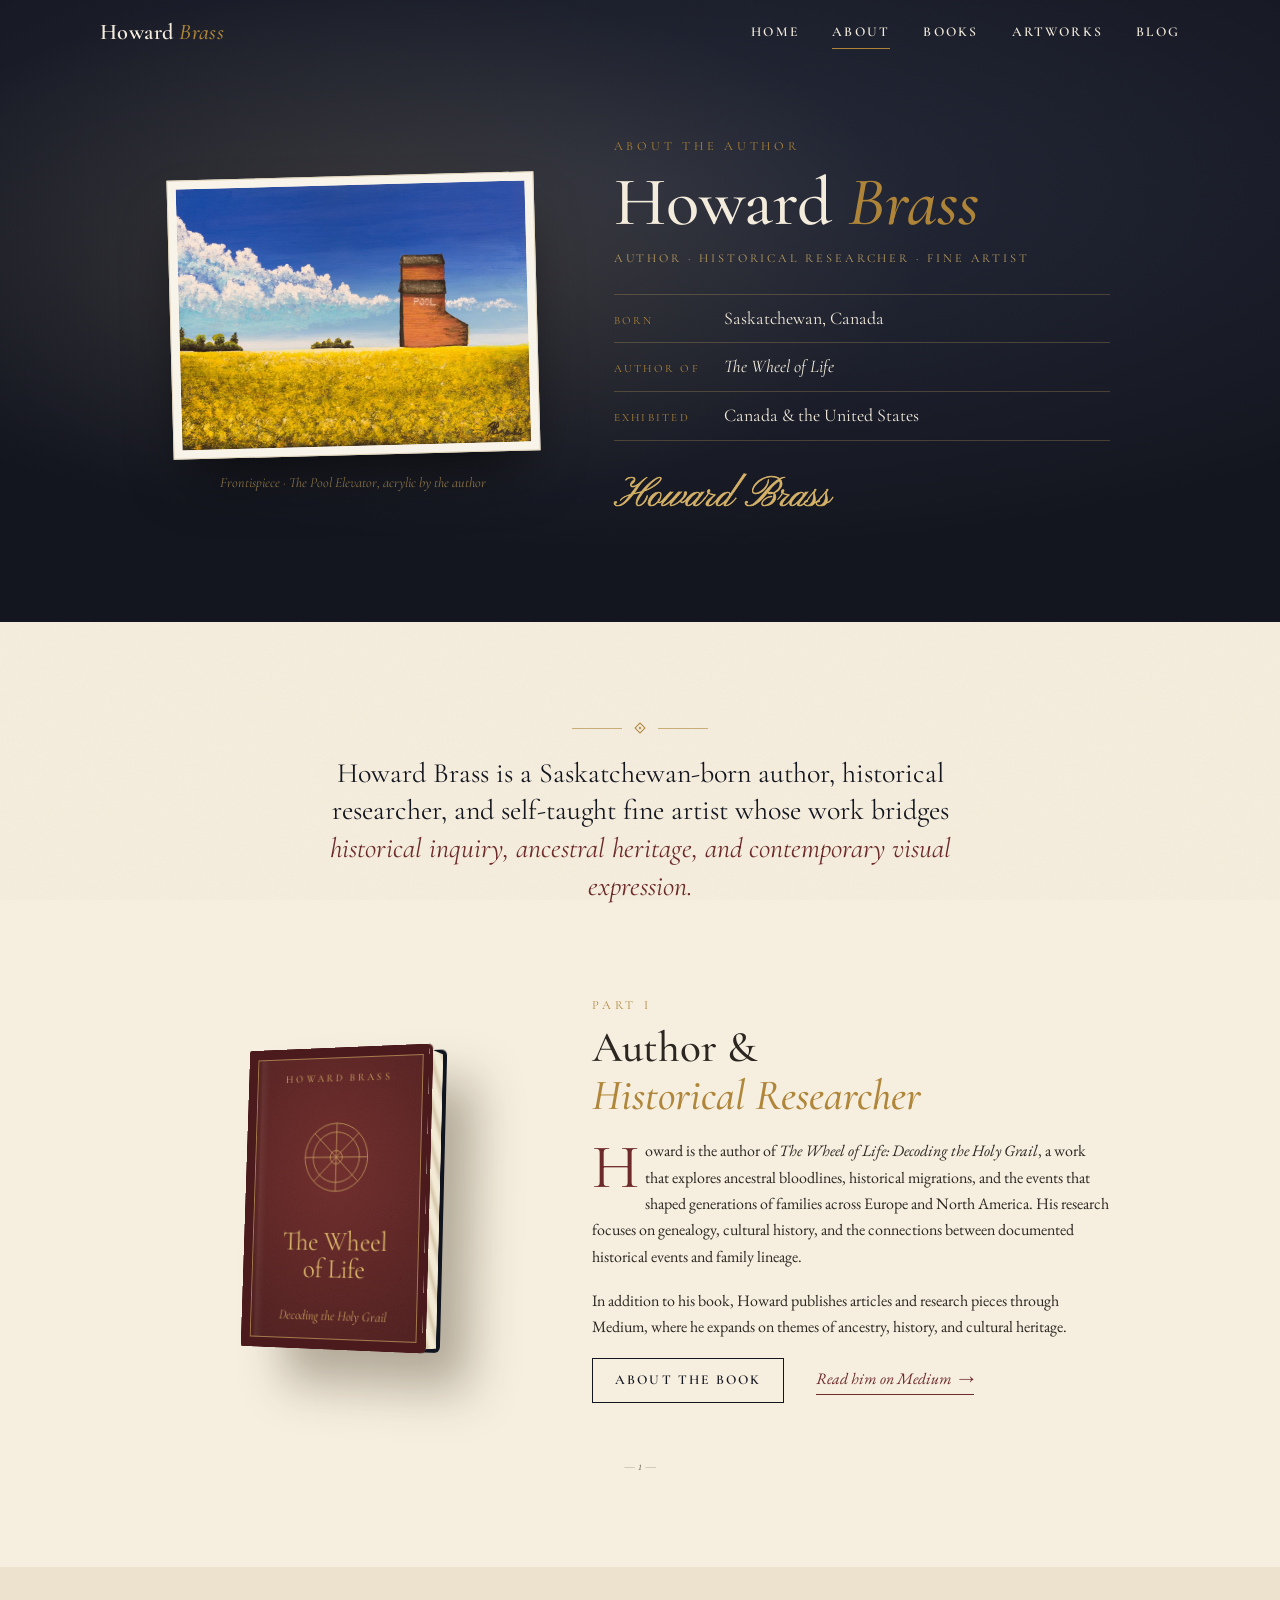
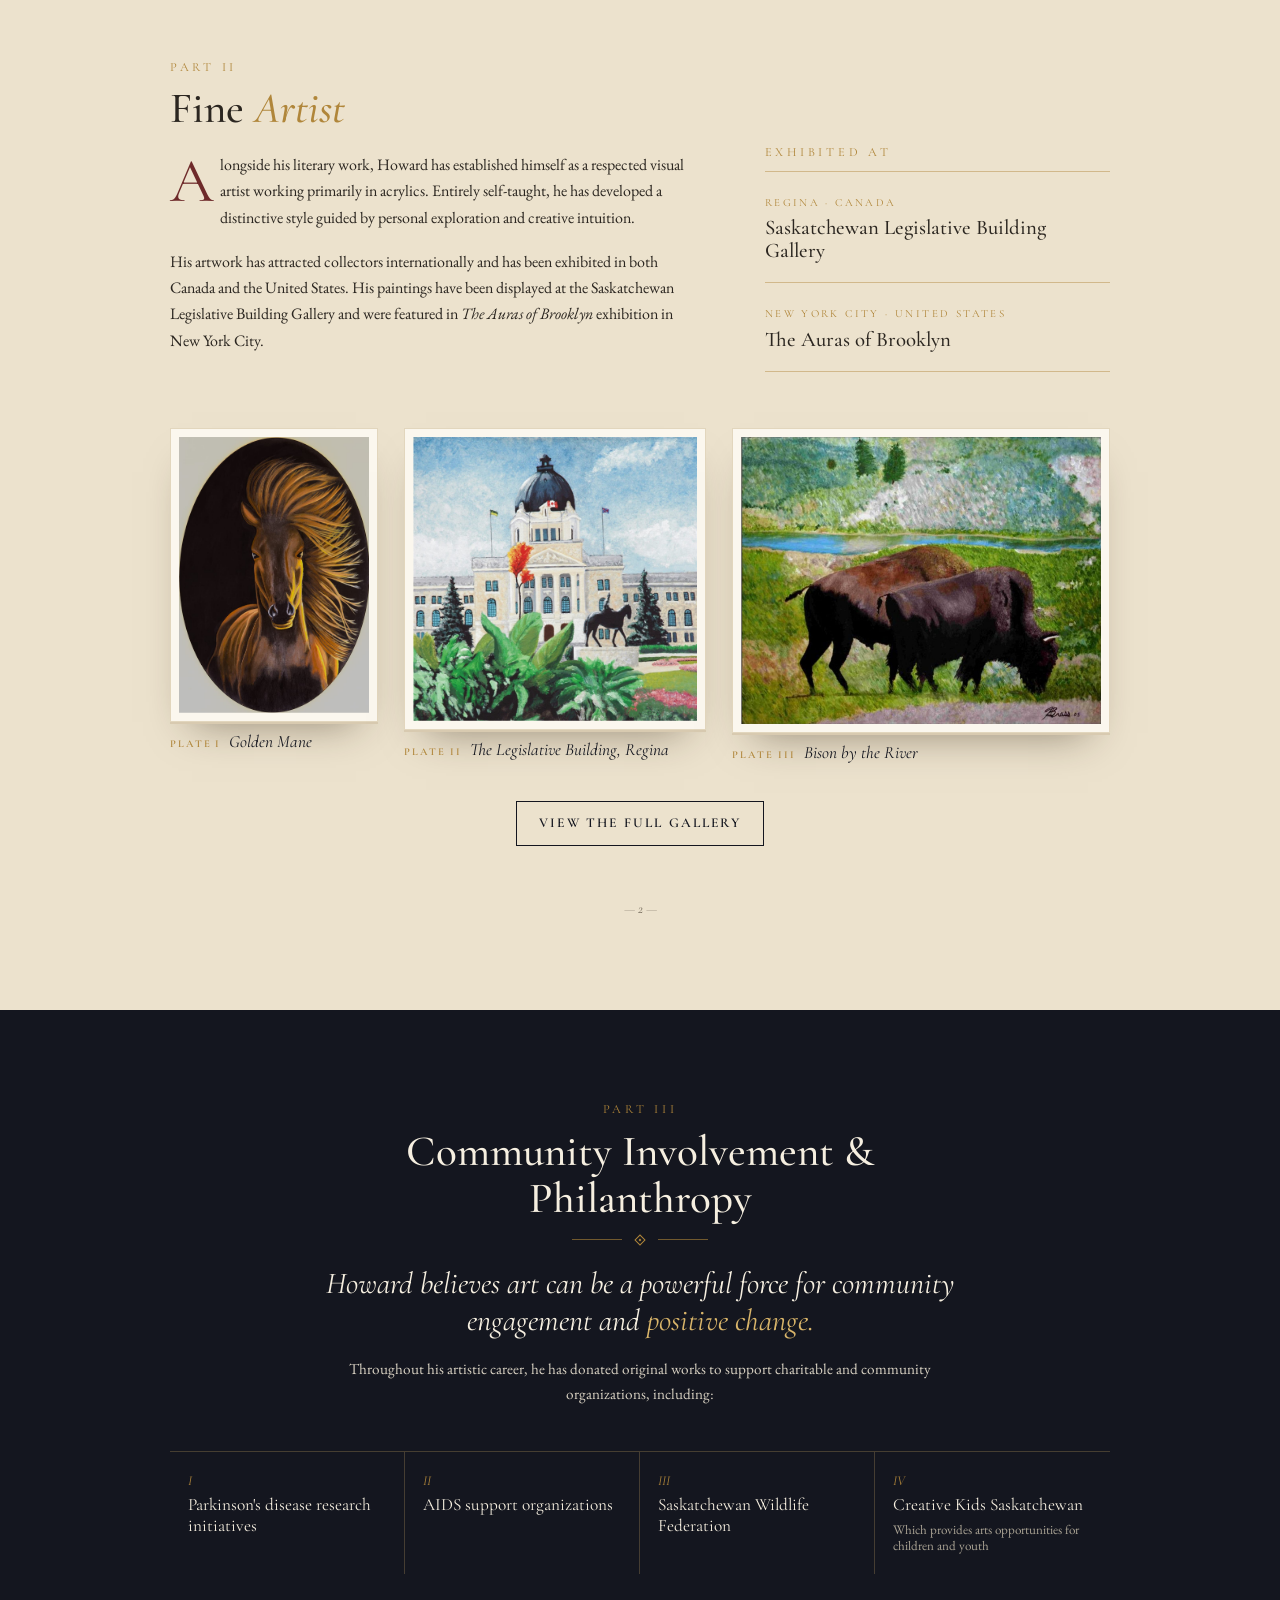
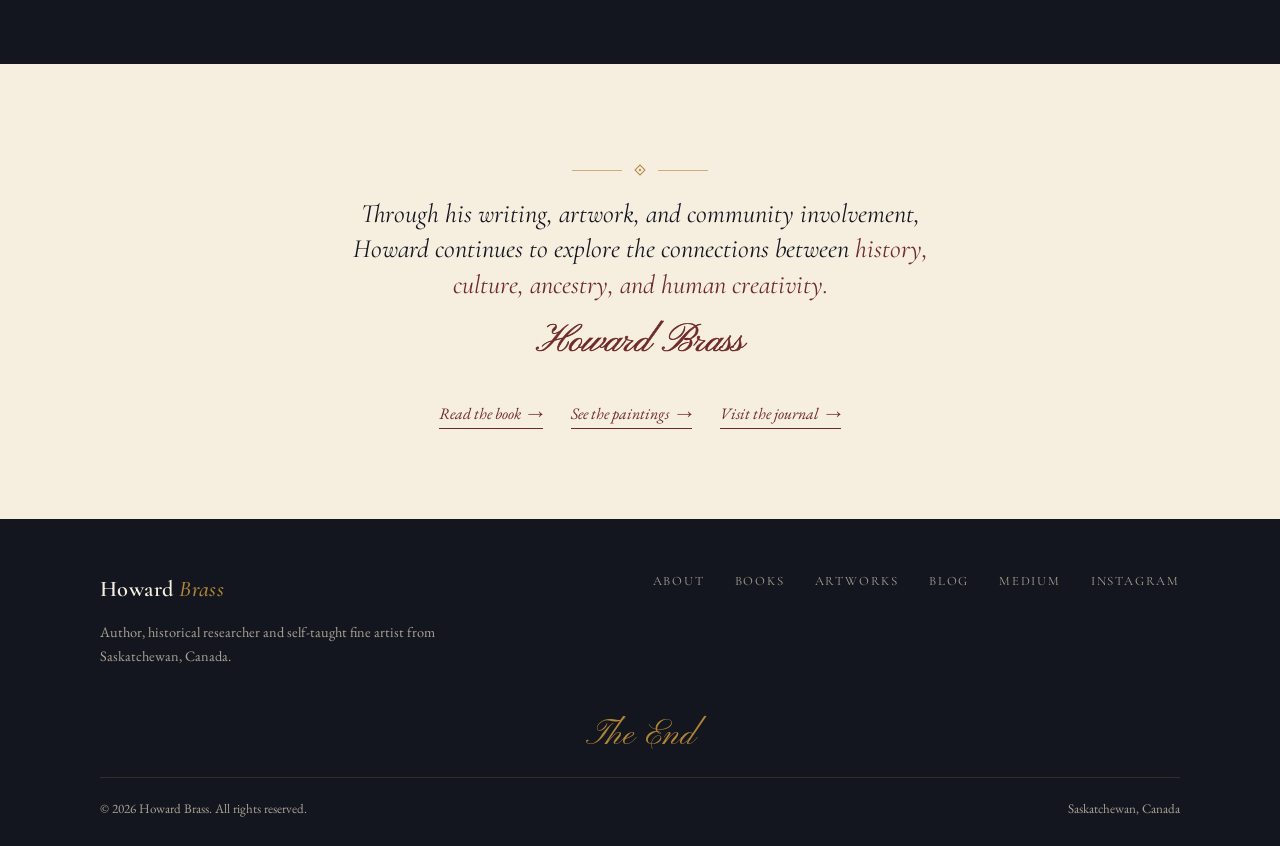
==== about.html @ 9f312c14 "Add files via upload" ====
<!DOCTYPE html>
<html lang="en">
<head>
  <meta charset="UTF-8">
  <meta name="viewport" content="width=device-width, initial-scale=1.0">
  <title>About Howard Brass — Author, Historical Researcher &amp; Fine Artist</title>
  <meta name="description" content="Howard Brass is a Saskatchewan-born author, historical researcher and self-taught fine artist whose work bridges historical inquiry, ancestral heritage and contemporary visual expression.">
  <meta property="og:title" content="About Howard Brass">
  <meta property="og:description" content="Author of The Wheel of Life: Decoding the Holy Grail, historical researcher and self-taught acrylic painter from Saskatchewan.">
  <meta property="og:type" content="profile">
  <meta property="og:image" content="img/paintings/web/2.jpg">
  <link rel="icon" href="data:image/svg+xml,%3Csvg xmlns='http://www.w3.org/2000/svg' viewBox='0 0 32 32'%3E%3Crect width='32' height='32' rx='6' fill='%231f2638'/%3E%3Cpath d='M16 9c-3-2-7-2-9-1v15c2-1 6-1 9 1 3-2 7-2 9-1V8c-2-1-6-1-9 1zM16 9v15' fill='none' stroke='%23d9b56a' stroke-width='1.5'/%3E%3C/svg%3E">
  <link rel="preconnect" href="https://fonts.googleapis.com">
  <link rel="preconnect" href="https://fonts.gstatic.com" crossorigin>
  <link href="https://fonts.googleapis.com/css2?family=Cormorant+Garamond:ital,wght@0,500;0,600;1,500&family=EB+Garamond:ital,wght@0,400;0,500;1,400&family=Pinyon+Script&display=swap" rel="stylesheet">
  <link rel="stylesheet" href="css/style.css">
  <script>document.documentElement.className = "js";</script>
</head>
<body>

  <!-- Reading ribbon: grows as the visitor reads down the page -->
  <div class="ribbon" id="ribbon" aria-hidden="true"></div>

  <!-- ============ Header ============ -->
  <header class="header" id="header">
    <div class="wrap">
      <a href="index.html" class="logo">Howard <em>Brass</em></a>
      <nav class="nav" id="nav" aria-label="Main">
        <a href="index.html">Home</a>
        <a href="about.html" aria-current="page">About</a>
        <a href="books.html">Books</a>
        <a href="artworks.html">Artworks</a>
        <a href="blog.html">Blog</a>
      </nav>
      <button class="menu-btn" id="menuBtn" aria-label="Open menu" aria-expanded="false" aria-controls="nav">
        <span></span><span></span>
      </button>
    </div>
  </header>

  <main>

    <!-- ============ Title page: frontispiece painting + name ============ -->
    <section class="page-hero">
      <div class="wrap ph-grid">
        <!-- Swap this painting for a portrait of Howard once one is supplied -->
        <figure class="frontis">
          <a href="img/paintings/web/2.jpg" class="plate reveal" data-title="The Pool Elevator" data-plate="Frontispiece">
            <span class="plate-frame"><span class="plate-img"><img src="img/paintings/web/2.jpg" alt="Acrylic painting of a weathered Pool grain elevator standing above a yellow canola field under a deep blue sky" width="1000" height="748"></span></span>
          </a>
          <figcaption class="reveal" style="--d:.2s">Frontispiece &middot; <i>The Pool Elevator</i>, acrylic by the author</figcaption>
        </figure>

        <div class="ph-copy">
          <span class="ch-num reveal">About the Author</span>
          <h1 class="reveal" style="--d:.08s">Howard <em>Brass</em></h1>
          <p class="ph-roles reveal" style="--d:.16s">Author &middot; Historical Researcher &middot; Fine Artist</p>
          <dl class="ph-facts reveal" style="--d:.24s">
            <div><dt>Born</dt><dd>Saskatchewan, Canada</dd></div>
            <div><dt>Author of</dt><dd><i>The Wheel of Life</i></dd></div>
            <div><dt>Exhibited</dt><dd>Canada &amp; the United States</dd></div>
          </dl>
          <svg class="signature" viewBox="0 0 360 90" aria-hidden="true">
            <text x="0" y="62">Howard Brass</text>
          </svg>
        </div>
      </div>
    </section>

    <!-- ============ Opening line ============ -->
    <section class="section paper-bg about-intro">
      <div class="wrap narrow center">
        <span class="ch-orn reveal" aria-hidden="true"><i></i><b class="fl"></b><i></i></span>
        <p class="intro-lead reveal" style="--d:.1s">Howard Brass is a Saskatchewan-born author, historical researcher, and self-taught fine artist whose work bridges <em>historical inquiry, ancestral heritage, and contemporary visual expression.</em></p>
      </div>
    </section>

    <!-- ============ Part I: Author & Historical Researcher ============ -->
    <section class="section paper-bg chapter about-part" id="author">
      <div class="wrap about-split">
        <div class="book-stage about-book reveal">
          <!-- Replace .book-cover contents with the real cover image once supplied -->
          <div class="book">
            <div class="book-back"></div>
            <div class="book-pages"></div>
            <div class="book-cover">
              <span class="bc-author">Howard Brass</span>
              <svg viewBox="0 0 100 100" fill="none" stroke="currentColor" stroke-width="1">
                <circle cx="50" cy="50" r="46"/><circle cx="50" cy="50" r="34"/><circle cx="50" cy="50" r="9"/>
                <path d="M50 4v92M4 50h92M17.5 17.5l65 65M82.5 17.5l-65 65"/>
              </svg>
              <span class="bc-title">The Wheel<br>of Life</span>
              <span class="bc-sub">Decoding the Holy Grail</span>
            </div>
          </div>
        </div>

        <div class="about-copy">
          <span class="ch-num reveal">Part I</span>
          <h2 class="reveal" style="--d:.08s">Author &amp; <em>Historical Researcher</em></h2>
          <div class="prose reveal" style="--d:.16s">
            <p class="dropcap">Howard is the author of <i>The Wheel of Life: Decoding the Holy Grail</i>, a work that explores ancestral bloodlines, historical migrations, and the events that shaped generations of families across Europe and North America. His research focuses on genealogy, cultural history, and the connections between documented historical events and family lineage.</p>
            <p>In addition to his book, Howard publishes articles and research pieces through Medium, where he expands on themes of ancestry, history, and cultural heritage.</p>
          </div>
          <div class="about-actions reveal" style="--d:.24s">
            <a href="books.html" class="btn btn-ink">About the book</a>
            <a href="https://medium.com/@atlantisroots" class="link-arrow" target="_blank" rel="noopener">Read him on Medium <span>&rarr;</span></a>
          </div>
        </div>
      </div>
      <p class="folio">1</p>
    </section>

    <!-- ============ Part II: Fine Artist ============ -->
    <section class="section paper2-bg chapter about-part" id="artist">
      <div class="wrap">
        <div class="about-split artist-split">
          <div class="about-copy">
            <span class="ch-num reveal">Part II</span>
            <h2 class="reveal" style="--d:.08s">Fine <em>Artist</em></h2>
            <div class="prose reveal" style="--d:.16s">
              <p class="dropcap">Alongside his literary work, Howard has established himself as a respected visual artist working primarily in acrylics. Entirely self-taught, he has developed a distinctive style guided by personal exploration and creative intuition.</p>
              <p>His artwork has attracted collectors internationally and has been exhibited in both Canada and the United States. His paintings have been displayed at the Saskatchewan Legislative Building Gallery and were featured in <i>The Auras of Brooklyn</i> exhibition in New York City.</p>
            </div>
          </div>

          <div class="about-ex reveal" style="--d:.2s">
            <span class="ch-num">Exhibited at</span>
            <ol class="ex-list">
              <li>
                <span class="ex-place">Regina &middot; Canada</span>
                <h3>Saskatchewan Legislative Building Gallery</h3>
              </li>
              <li>
                <span class="ex-place">New York City &middot; United States</span>
                <h3>The Auras of Brooklyn</h3>
              </li>
            </ol>
          </div>
        </div>

        <!-- Working titles until Howard confirms them -->
        <div class="plates about-plates">
          <a href="img/paintings/web/3.jpg" class="plate reveal" style="--r:.69" data-title="Golden Mane" data-plate="Plate I">
            <span class="plate-frame"><span class="plate-img"><img src="img/paintings/web/3.jpg" alt="Oval acrylic painting of a horse running toward the viewer, its golden mane blown by the wind" width="967" height="1400" loading="lazy"></span></span>
            <span class="plate-cap"><b>Plate I</b><i>Golden Mane</i></span>
          </a>
          <a href="img/paintings/web/6.jpg" class="plate reveal" style="--d:.1s;--r:1" data-title="The Legislative Building, Regina" data-plate="Plate II">
            <span class="plate-frame"><span class="plate-img"><img src="img/paintings/web/6.jpg" alt="Acrylic painting of the Saskatchewan Legislative Building with its dome, flags, an equestrian statue and green gardens in front" width="1400" height="1400" loading="lazy"></span></span>
            <span class="plate-cap"><b>Plate II</b><i>The Legislative Building, Regina</i></span>
          </a>
          <a href="img/paintings/web/5.jpg" class="plate reveal" style="--d:.2s;--r:1.25" data-title="Bison by the River" data-plate="Plate III">
            <span class="plate-frame"><span class="plate-img"><img src="img/paintings/web/5.jpg" alt="Acrylic painting of two bison grazing on green grass beside a blue river" width="1400" height="1120" loading="lazy"></span></span>
            <span class="plate-cap"><b>Plate III</b><i>Bison by the River</i></span>
          </a>
        </div>
        <div class="center reveal">
          <a href="artworks.html" class="btn btn-ink">View the full gallery</a>
        </div>
        <p class="folio">2</p>
      </div>
    </section>

    <!-- ============ Part III: Community & Philanthropy ============ -->
    <section class="section ink-bg chapter" id="giving">
      <div class="wrap narrow center">
        <span class="ch-num reveal">Part III</span>
        <h2 class="reveal" style="--d:.08s">Community Involvement &amp; Philanthropy</h2>
        <span class="ch-orn reveal" style="--d:.16s" aria-hidden="true"><i></i><b class="fl"></b><i></i></span>
        <blockquote class="reveal" style="--d:.22s">Howard believes art can be a powerful force for community engagement and <em>positive change.</em></blockquote>
        <p class="reveal" style="--d:.3s">Throughout his artistic career, he has donated original works to support charitable and community organizations, including:</p>
      </div>
      <ul class="wrap causes">
        <li class="reveal" style="--d:0s"><span>I</span>Parkinson's disease research initiatives</li>
        <li class="reveal" style="--d:.08s"><span>II</span>AIDS support organizations</li>
        <li class="reveal" style="--d:.16s"><span>III</span>Saskatchewan Wildlife Federation</li>
        <li class="reveal" style="--d:.24s"><span>IV</span>Creative Kids Saskatchewan<small>Which provides arts opportunities for children and youth</small></li>
      </ul>
    </section>

    <!-- ============ Closing: signed off ============ -->
    <section class="section paper-bg about-close">
      <div class="wrap narrow center">
        <span class="ch-orn reveal" aria-hidden="true"><i></i><b class="fl"></b><i></i></span>
        <p class="close-text reveal" style="--d:.1s">Through his writing, artwork, and community involvement, Howard continues to explore the connections between <em>history, culture, ancestry, and human creativity.</em></p>
        <svg class="signature reveal" style="--d:.2s" viewBox="0 0 360 90" aria-hidden="true">
          <text x="50%" y="62" text-anchor="middle">Howard Brass</text>
        </svg>
        <div class="close-links reveal" style="--d:.3s">
          <a href="books.html" class="link-arrow">Read the book <span>&rarr;</span></a>
          <a href="artworks.html" class="link-arrow">See the paintings <span>&rarr;</span></a>
          <a href="blog.html" class="link-arrow">Visit the journal <span>&rarr;</span></a>
        </div>
      </div>
    </section>

  </main>

  <!-- ============ Footer ============ -->
  <footer class="footer">
    <div class="wrap">
      <div class="footer-top">
        <div>
          <a href="index.html" class="logo">Howard <em>Brass</em></a>
          <p class="footer-tag">Author, historical researcher and self-taught fine artist from Saskatchewan, Canada.</p>
        </div>
        <nav class="footer-links" aria-label="Footer">
          <a href="about.html">About</a>
          <a href="books.html">Books</a>
          <a href="artworks.html">Artworks</a>
          <a href="blog.html">Blog</a>
          <a href="https://medium.com/@atlantisroots" target="_blank" rel="noopener">Medium</a>
          <a href="https://www.instagram.com/howardqueencitygallery/" target="_blank" rel="noopener">Instagram</a>
        </nav>
      </div>
      <p class="fin" aria-hidden="true">The End</p>
      <div class="footer-bottom">
        <span>&copy; <span id="year"></span> Howard Brass. All rights reserved.</span>
        <span>Saskatchewan, Canada</span>
      </div>
    </div>
  </footer>

  <!-- ============ Lightbox for the paintings ============ -->
  <div class="lightbox" id="lightbox" role="dialog" aria-modal="true" aria-label="Painting viewer" hidden>
    <button class="lb-close" id="lbClose" aria-label="Close">&times;</button>
    <button class="lb-nav lb-prev" id="lbPrev" aria-label="Previous painting">&larr;</button>
    <figure>
      <img id="lbImg" src="" alt="">
      <figcaption id="lbCap"></figcaption>
    </figure>
    <button class="lb-nav lb-next" id="lbNext" aria-label="Next painting">&rarr;</button>
  </div>

  <script src="js/main.js"></script>
</body>
</html>
---- css/style.css ----
/* =========================================================
   Howard Brass — Author website
   Theme: an old leather-bound book. Navy leather, gilt edges,
   aged paper and sepia ink.
   ========================================================= */

:root {
  --ink: #14161f;
  --ink-2: #1c2030;
  --leather: #1f2638;
  --leather-2: #283149;
  --paper: #f6efe0;
  --paper-2: #ece2cd;
  --paper-edge: #d8cab0;
  --text: #2b2620;
  --muted: #6f6556;
  --gold: #b0863a;
  --gold-l: #d9b56a;
  --oxblood: #6e2a2a;

  --display: "Cormorant Garamond", Georgia, serif;
  --body: "EB Garamond", Georgia, serif;
  --script: "Pinyon Script", cursive;

  --ease: cubic-bezier(.22, .61, .36, 1);
  --header-h: 64px;
  --grain: url("data:image/svg+xml,%3Csvg xmlns='http://www.w3.org/2000/svg' width='220' height='220'%3E%3Cfilter id='n'%3E%3CfeTurbulence type='fractalNoise' baseFrequency='.8' numOctaves='3' stitchTiles='stitch'/%3E%3CfeColorMatrix values='0 0 0 0 .4 0 0 0 0 .3 0 0 0 0 .18 0 0 0 .11 0'/%3E%3C/filter%3E%3Crect width='100%25' height='100%25' filter='url(%23n)'/%3E%3C/svg%3E");
}

*, *::before, *::after { box-sizing: border-box; }
html { scroll-behavior: smooth; scroll-padding-top: var(--header-h); }
body {
  margin: 0;
  font-family: var(--body);
  font-size: 1rem;
  line-height: 1.65;
  color: var(--text);
  background: var(--paper);
  -webkit-font-smoothing: antialiased;
  overflow-x: hidden;
}
/* Fine paper grain over the whole site */
body::after {
  content: "";
  position: fixed;
  inset: 0;
  pointer-events: none;
  z-index: 300;
  background-image: var(--grain);
  opacity: .55;
  mix-blend-mode: multiply;
}
img { max-width: 100%; display: block; }
a { color: inherit; text-decoration: none; }
h1, h2, h3 { font-family: var(--display); font-weight: 500; line-height: 1.1; margin: 0; }
h2 { font-size: clamp(1.9rem, 3.4vw, 2.7rem); }
h2 em, h1 em { color: var(--gold); }
p { margin: 0 0 1.1em; }
.wrap { width: min(1080px, 100% - 2 * clamp(20px, 5vw, 56px)); margin-inline: auto; }
.wrap.narrow { width: min(640px, 100% - 40px); }
.center { text-align: center; }
.section { position: relative; padding: clamp(56px, 7vw, 96px) 0; }

.paper-bg { background: var(--paper); }
.paper2-bg { background: var(--paper-2); }
.ink-bg { background: var(--ink); color: #d9d2c3; }
.leather-bg {
  color: #d9d2c3;
  background:
    radial-gradient(120% 90% at 20% 30%, rgba(217,181,106,.08), transparent 60%),
    linear-gradient(160deg, var(--leather-2), var(--leather) 50%, var(--ink-2));
}
.ink-bg h2, .leather-bg h2 { color: var(--paper); }

/* ---------- Small shared pieces ---------- */
.ch-num {
  display: block;
  font-family: var(--display);
  font-size: .78rem;
  letter-spacing: .3em;
  text-transform: uppercase;
  color: var(--gold);
  margin-bottom: .5rem;
}
.ch-orn {
  display: flex;
  align-items: center;
  justify-content: center;
  gap: 14px;
  color: var(--gold);
  margin: .8rem auto 0;
}
.ch-orn i {
  display: block;
  width: 50px;
  height: 1px;
  background: currentColor;
  opacity: .6;
  transform: scaleX(0);
  transition: transform 1.2s var(--ease) .3s;
}
.ch-orn i:first-child { transform-origin: right; }
.ch-orn i:last-child { transform-origin: left; }
.ch-orn.is-in i { transform: scaleX(1); }

/* Small diamond ornament (a printer's fleuron) */
.fl {
  position: relative;
  display: inline-block;
  width: 8px;
  height: 8px;
  border: 1px solid currentColor;
  transform: rotate(45deg);
}
.fl::after { content: ""; position: absolute; inset: 2px; background: currentColor; }

.ch-head { position: relative; text-align: center; margin-bottom: clamp(32px, 4.5vw, 52px); }
.ch-big {
  position: absolute;
  left: 50%;
  top: 50%;
  transform: translate(-50%, -54%);
  font-family: var(--display);
  font-size: clamp(6rem, 13vw, 10rem);
  line-height: 1;
  color: transparent;
  -webkit-text-stroke: 1px rgba(176, 134, 58, .16);
  pointer-events: none;
  user-select: none;
  z-index: 0;
}
.ch-head > :not(.ch-big) { position: relative; z-index: 1; }
.ch-intro { max-width: 480px; margin: 1rem auto 0; color: var(--muted); font-style: italic; font-size: .95rem; }

.folio {
  text-align: center;
  font-family: var(--display);
  font-style: italic;
  color: var(--muted);
  font-size: .85rem;
  margin: clamp(32px, 4.5vw, 52px) 0 0;
}
.folio::before, .folio::after { content: " \2014  "; opacity: .5; }

.dropcap::first-letter {
  float: left;
  font-family: var(--display);
  font-size: 3.9em;
  line-height: .78;
  padding: .08em .1em 0 0;
  color: var(--oxblood);
}

/* ---------- Buttons & links ---------- */
.btn {
  position: relative;
  display: inline-flex;
  align-items: center;
  justify-content: center;
  gap: .6em;
  padding: .75em 1.6em;
  font-family: var(--display);
  font-size: .85rem;
  font-weight: 600;
  letter-spacing: .16em;
  text-transform: uppercase;
  border: 1px solid currentColor;
  overflow: hidden;
  isolation: isolate;
  cursor: pointer;
  background: none;
  transition: color .5s var(--ease), border-color .5s var(--ease);
}
.btn::before {
  content: "";
  position: absolute;
  inset: 0;
  z-index: -1;
  transform: scaleY(0);
  transform-origin: bottom;
  transition: transform .5s var(--ease);
}
.btn:hover::before, .btn:focus-visible::before { transform: scaleY(1); }
.btn-ink { color: var(--ink); }
.btn-ink::before { background: var(--ink); }
.btn-ink:hover, .btn-ink:focus-visible { color: var(--paper); }
.btn-gold { color: var(--ink); background: var(--gold-l); border-color: var(--gold-l); }
.btn-gold::before { background: var(--paper); }

.link-arrow {
  display: inline-flex;
  gap: .4em;
  font-style: italic;
  color: var(--oxblood);
  border-bottom: 1px solid currentColor;
  padding-bottom: 1px;
}
.link-arrow span { transition: transform .35s var(--ease); }
.link-arrow:hover span { transform: translateX(5px); }
.link-arrow.light { color: var(--gold-l); }
:focus-visible { outline: 2px solid var(--gold); outline-offset: 3px; }

/* =========================================================
   Preloader
   ========================================================= */
.preloader {
  position: fixed;
  inset: 0;
  z-index: 400;
  display: none;
  place-items: center;
  align-content: center;
  gap: 26px;
  background: radial-gradient(70% 60% at 50% 40%, #232838, var(--ink));
  transition: opacity .9s var(--ease), visibility .9s;
}
.js .preloader { display: grid; }
.loaded .preloader { opacity: 0; visibility: hidden; }

.pl-book { position: relative; width: 210px; height: 140px; perspective: 900px; }
.pl-book::before {
  content: "";
  position: absolute;
  inset: -9px -11px;
  border-radius: 5px;
  background: var(--leather-2);
  box-shadow: 0 24px 50px rgba(0,0,0,.55), inset 0 0 0 1px rgba(217,181,106,.25);
}
.pl-page, .pl-flip::before, .pl-flip::after {
  background:
    repeating-linear-gradient(to bottom, transparent 0 9px, rgba(70,52,28,.14) 9px 10px) 14px 18px / calc(100% - 28px) calc(100% - 34px) no-repeat,
    var(--paper);
}
.pl-page { position: absolute; top: 0; width: 50%; height: 100%; }
.pl-left { left: 0; border-radius: 3px 0 0 3px; box-shadow: inset -14px 0 18px -12px rgba(0,0,0,.35); }
.pl-right { right: 0; border-radius: 0 3px 3px 0; box-shadow: inset 14px 0 18px -12px rgba(0,0,0,.35); }
.pl-flip {
  position: absolute;
  top: 0;
  left: 50%;
  width: 50%;
  height: 100%;
  transform-origin: left center;
  transform-style: preserve-3d;
  animation: pageFlip 2.1s var(--ease) infinite;
  animation-delay: calc(var(--i) * .35s);
}
.pl-flip::before, .pl-flip::after {
  content: "";
  position: absolute;
  inset: 0;
  border-radius: 0 3px 3px 0;
  backface-visibility: hidden;
  -webkit-backface-visibility: hidden;
}
.pl-flip::after { transform: rotateY(180deg); border-radius: 3px 0 0 3px; filter: brightness(.94); }
@keyframes pageFlip {
  0%, 8% { transform: rotateY(0); }
  60%, 100% { transform: rotateY(-180deg); }
}

.pl-sign, .signature { width: min(340px, 80vw); overflow: visible; }
.pl-sign text, .signature text {
  font-family: var(--script);
  font-size: 58px;
  fill: transparent;
  stroke: var(--gold-l);
  stroke-width: .8;
  stroke-dasharray: 900;
  stroke-dashoffset: 900;
}
.pl-sign text { animation: write 2.2s ease-in-out .2s forwards, inkFill .8s ease 2s forwards; }
@keyframes write { to { stroke-dashoffset: 0; } }
@keyframes inkFill { to { fill: var(--gold-l); } }
.pl-sub {
  margin: -10px 0 0;
  font-family: var(--display);
  letter-spacing: .3em;
  text-transform: uppercase;
  font-size: .78rem;
  line-height: 1.9;
  text-align: center;
  max-width: calc(100vw - 48px);
  color: rgba(217,181,106,.7);
  opacity: 0;
  animation: fadeIn 1s ease 1.2s forwards;
}
@keyframes fadeIn { to { opacity: 1; } }

/* Reading ribbon */
.ribbon {
  position: fixed;
  top: var(--header-h);
  right: clamp(14px, 2vw, 28px);
  z-index: 40;
  width: 16px;
  height: calc(36px + var(--p, 0) * 26vh);
  background: linear-gradient(90deg, #5a2020, var(--oxblood) 45%, #85393a 55%, #5a2020);
  clip-path: polygon(0 0, 100% 0, 100% 100%, 50% calc(100% - 9px), 0 100%);
  opacity: 0;
  transition: opacity .5s;
}
.scrolled .ribbon { opacity: 1; }

/* =========================================================
   Header
   ========================================================= */
.header {
  position: fixed;
  inset: 0 0 auto;
  z-index: 50;
  height: var(--header-h);
  display: flex;
  align-items: center;
  color: var(--paper);
  transition: background .5s var(--ease), color .5s var(--ease), box-shadow .5s var(--ease);
}
.scrolled .header {
  background: rgba(246, 239, 224, .95);
  color: var(--ink);
  box-shadow: 0 1px 0 rgba(176, 134, 58, .35);
  backdrop-filter: blur(6px);
}
.header .wrap { display: flex; align-items: center; justify-content: space-between; }
.logo { font-family: var(--display); font-size: 1.4rem; font-weight: 600; letter-spacing: .02em; }
.logo em { color: var(--gold); font-weight: 500; }
.nav { display: flex; gap: clamp(18px, 2.6vw, 34px); }
.nav a {
  position: relative;
  font-family: var(--display);
  font-size: .85rem;
  font-weight: 600;
  letter-spacing: .16em;
  text-transform: uppercase;
  padding: 4px 0;
}
.nav a::after {
  content: "";
  position: absolute;
  left: 0;
  right: 0;
  bottom: -2px;
  height: 1px;
  background: var(--gold);
  transform: scaleX(0);
  transition: transform .4s var(--ease);
}
.nav a:hover::after, .nav a[aria-current]::after { transform: scaleX(1); }
.menu-btn { display: none; }

/* =========================================================
   Hero: the opening book
   ========================================================= */
.hero {
  position: relative;
  min-height: 100svh;
  display: grid;
  grid-template-columns: minmax(0, 1fr);
  place-items: center;
  padding: calc(var(--header-h) + 24px) 20px 90px;
  background:
    radial-gradient(60% 50% at 50% 38%, rgba(217,181,106,.16), transparent 70%),
    radial-gradient(120% 90% at 50% 30%, #262b3c, var(--ink) 65%);
  overflow: hidden;
}

.hb {
  /* Fit the viewport height where possible, but never so small that the text crowds the page */
  --w: min(900px, 92vw, max(740px, calc((100svh - var(--header-h) - 170px) * 1.5)));
  position: relative;
  width: var(--w);
  aspect-ratio: 3 / 2;
  perspective: 2800px;
  container-type: inline-size;
  transition: transform 1.8s cubic-bezier(.6, .05, .25, 1);
}
/* Closed: only the right half (the cover) is showing, so slide it to the centre */
.js .hb:not(.is-open) { transform: translateX(-25%) scale(.92); }

.hb-right, .hb-cover {
  position: absolute;
  top: 0;
  left: 50%;
  width: 50%;
  height: 100%;
}
.hb-right {
  padding: 10px 10px 10px 0;
  background: var(--leather);
  border-radius: 0 7px 7px 0;
  box-shadow: 30px 40px 70px -30px rgba(0,0,0,.8);
}
.hb-cover {
  z-index: 2;
  transform-origin: left center;
  transform-style: preserve-3d;
  transform: rotateY(-180deg);
  transition: transform 1.8s cubic-bezier(.6, .05, .25, 1);
}
.js .hb:not(.is-open) .hb-cover { transform: rotateY(0); }

.hb-face {
  position: absolute;
  inset: 0;
  backface-visibility: hidden;
  -webkit-backface-visibility: hidden;
}
.hb-front {
  border-radius: 0 7px 7px 0;
  background:
    var(--grain),
    radial-gradient(90% 70% at 40% 35%, var(--leather-2), var(--leather) 70%, #161b29);
  box-shadow: inset 6px 0 14px rgba(0,0,0,.45), 30px 40px 70px -30px rgba(0,0,0,.8);
  padding: 7%;
}
.hb-front-inner {
  height: 100%;
  display: flex;
  flex-direction: column;
  align-items: center;
  justify-content: center;
  gap: 4cqi;
  color: var(--gold-l);
  border: 1px solid rgba(217,181,106,.55);
  outline: 1px solid rgba(217,181,106,.3);
  outline-offset: -8px;
}
.hb-emblem { width: 34%; opacity: .85; }
.hb-front-name { font-family: var(--display); font-size: 4.2cqi; letter-spacing: .12em; text-transform: uppercase; }
.hb-front-sub { font-family: var(--display); font-style: italic; font-size: 2cqi; opacity: .8; }

.hb-back {
  transform: rotateY(180deg);
  padding: 10px 0 10px 10px;
  background: var(--leather);
  border-radius: 7px 0 0 7px;
  box-shadow: -30px 40px 70px -30px rgba(0,0,0,.8);
}

/* Once open, drop the 3D so the text renders crisp */
.hb.is-settled .hb-cover { left: 0; transform: none; transition: none; }
.hb.is-settled .hb-back { transform: none; }
.hb.is-settled .hb-front { display: none; }

.hb .paper {
  position: relative;
  height: 100%;
  display: flex;
  flex-direction: column;
  padding: 6cqi 6cqi 3cqi;
  background: var(--grain), var(--paper);
  color: var(--text);
}
.hb-right .paper {
  border-radius: 0 4px 4px 0;
  background:
    linear-gradient(to right, rgba(60,40,15,.22), transparent 9%),
    var(--grain), var(--paper);
  box-shadow: 1px 0 0 #e5dbc5, 2px 0 0 var(--paper-edge), 3px 0 0 #e5dbc5, 4px 0 0 #c9b998;
}
.hb-back .paper {
  border-radius: 4px 0 0 4px;
  background:
    linear-gradient(to left, rgba(60,40,15,.22), transparent 9%),
    var(--grain), var(--paper);
  box-shadow: -1px 0 0 #e5dbc5, -2px 0 0 var(--paper-edge), -3px 0 0 #e5dbc5, -4px 0 0 #c9b998;
}

.running-head {
  text-align: center;
  font-family: var(--display);
  font-size: max(11px, 1.05cqi);
  letter-spacing: .32em;
  text-transform: uppercase;
  color: var(--muted);
  margin: 0;
}
.hb .folio { margin: auto 0 0; font-size: max(12px, 1.2cqi); }

.title-page {
  flex: 1;
  display: flex;
  flex-direction: column;
  align-items: center;
  justify-content: center;
  text-align: center;
}
.title-page .orn { color: var(--gold); line-height: 0; }
.title-page .orn .fl { width: 1.3cqi; height: 1.3cqi; min-width: 10px; min-height: 10px; }
.title-page h1 { font-size: 7cqi; font-weight: 500; margin: 1.4cqi 0; color: var(--ink); }
.title-page h1 em { display: block; }
.title-page .rule { width: 12cqi; height: 1px; background: var(--gold); }
.title-page .roles {
  margin: 2cqi 0 0;
  font-family: var(--display);
  font-size: max(10px, 1.05cqi);
  letter-spacing: .2em;
  white-space: nowrap;
  text-transform: uppercase;
  color: var(--muted);
}
.signature { width: 26cqi; margin-top: 2.5cqi; }
.signature text { stroke: var(--oxblood); stroke-width: 1; }
.hb.is-open .signature text { animation: write 2.4s ease-in-out 1.9s forwards, inkFillRed .8s ease 4s forwards; }
@keyframes inkFillRed { to { fill: var(--oxblood); } }

.hb-lead {
  font-family: var(--display);
  font-style: italic;
  font-size: 2.6cqi;
  line-height: 1.25;
  color: var(--ink);
  margin: 3.6cqi 0 2.2cqi;
}
.hb-text { font-size: max(13px, 1.5cqi); line-height: 1.65; margin-bottom: 2.6cqi; }
.hb-cta { display: flex; align-items: center; flex-wrap: wrap; gap: 1rem 1.6rem; }
.hb-cta .btn { font-size: max(11px, 1.15cqi); }
.hb-cta .link-arrow { font-size: max(14px, 1.5cqi); }

/* Bookmark ribbon hanging from the top of the right page */
.hb-ribbon {
  position: absolute;
  top: -4px;
  right: 12%;
  width: 2.2cqi;
  height: 26%;
  background: linear-gradient(90deg, #5a2020, var(--oxblood) 45%, #85393a 55%, #5a2020);
  clip-path: polygon(0 0, 100% 0, 100% 100%, 50% 88%, 0 100%);
  transform-origin: top;
  transform: scaleY(0);
  transition: transform 1s var(--ease) 2.2s;
}
.hb.is-open .hb-ribbon { transform: scaleY(1); }

/* Page text inks in after the cover opens */
.ink { transition: opacity 1s var(--ease), transform 1s var(--ease); transition-delay: calc(1.3s + var(--d, 0s)); }
.js .hb:not(.is-open) .ink { opacity: 0; transform: translateY(10px); }

.scroll-cue {
  position: absolute;
  bottom: 26px;
  left: 50%;
  transform: translateX(-50%);
  display: flex;
  flex-direction: column;
  align-items: center;
  gap: 10px;
  font-family: var(--display);
  font-size: .78rem;
  letter-spacing: .3em;
  text-transform: uppercase;
  color: rgba(217,181,106,.75);
}
.scroll-cue i { width: 1px; height: 38px; background: linear-gradient(var(--gold-l), transparent); animation: cue 2.2s var(--ease) infinite; transform-origin: top; }
@keyframes cue { 0% { transform: scaleY(0); } 50% { transform: scaleY(1); } 100% { transform: scaleY(1); opacity: 0; } }

/* =========================================================
   Contents
   ========================================================= */
.contents { padding-bottom: clamp(40px, 5vw, 64px); }
.toc { list-style: none; margin: 0; padding: 0; }
.toc a {
  display: flex;
  align-items: baseline;
  gap: 16px;
  padding: 9px 0;
  font-family: var(--display);
  font-size: clamp(1.1rem, 1.8vw, 1.3rem);
  transition: color .3s, padding .4s var(--ease);
}
.toc-n { min-width: 2.6ch; color: var(--gold); font-size: .85em; }
.toc-dots { flex: 1; border-bottom: 2px dotted rgba(111,101,86,.4); transform: translateY(-5px); }
.toc-p { font-style: italic; color: var(--muted); }
.toc a:hover { color: var(--oxblood); padding-left: 10px; }

/* =========================================================
   Chapter I: The Author
   ========================================================= */
.author-grid {
  display: grid;
  grid-template-columns: 5fr 7fr;
  gap: clamp(28px, 5vw, 64px);
  align-items: start;
}
.pull {
  font-family: var(--display);
  font-style: italic;
  font-size: clamp(1.4rem, 2.3vw, 1.8rem);
  line-height: 1.25;
  color: var(--ink);
  border-left: 2px solid var(--gold);
  padding-left: 22px;
}
.pull em { color: var(--oxblood); }
.prose { font-size: 1rem; }

.marginalia {
  display: grid;
  grid-template-columns: repeat(3, 1fr);
  gap: clamp(20px, 3.5vw, 44px);
  margin-top: clamp(40px, 5vw, 60px);
  padding-top: 28px;
  border-top: 1px solid rgba(176,134,58,.4);
}
.m-num { font-family: var(--display); font-style: italic; font-size: 1.1rem; color: var(--gold); }
.marginalia h3 { font-size: 1.3rem; margin: .1rem 0 .4rem; }
.marginalia p { color: var(--muted); font-size: .92rem; margin: 0; }

/* =========================================================
   Chapter II: The Book
   ========================================================= */
.book-grid {
  display: grid;
  grid-template-columns: 1fr 1.1fr;
  gap: clamp(40px, 7vw, 100px);
  align-items: center;
}
.book-stage { display: grid; place-items: center; perspective: 1600px; padding: 20px 0; }
.book {
  position: relative;
  width: min(240px, 58vw);
  aspect-ratio: 2 / 3;
  transform-style: preserve-3d;
  transform: rotateY(-24deg) rotateX(4deg);
  transition: transform .7s var(--ease);
  animation: bookFloat 6s ease-in-out infinite;
}
@keyframes bookFloat { 50% { translate: 0 -10px; } }
.book-cover, .book-back { position: absolute; inset: 0; border-radius: 2px 6px 6px 2px; }
.book-back { transform: translateZ(-19px); background: #10141f; box-shadow: 40px 40px 70px rgba(0,0,0,.55); }
.book-pages {
  position: absolute;
  top: 1.5%;
  left: calc(100% - 4px);
  width: 38px;
  height: 97%;
  transform-origin: left;
  transform: translateZ(19px) rotateY(90deg);
  background: repeating-linear-gradient(to right, #f3ead6 0 2px, #d6c8ab 2px 3px);
}
.book-cover {
  transform: translateZ(19px);
  display: flex;
  flex-direction: column;
  align-items: center;
  justify-content: space-between;
  text-align: center;
  padding: 11% 10%;
  color: var(--gold-l);
  background:
    var(--grain),
    linear-gradient(90deg, rgba(0,0,0,.4), transparent 7%, rgba(255,255,255,.06) 8%, transparent 12%),
    radial-gradient(90% 70% at 50% 40%, #6e2a2a, #4a1a1c);
  box-shadow: inset 0 0 0 10px #4a1a1c, inset 0 0 0 11px rgba(217,181,106,.6);
}
.book-cover svg { width: 46%; opacity: .9; }
.bc-author { font-family: var(--display); letter-spacing: .3em; text-transform: uppercase; font-size: .65rem; }
.bc-title { font-family: var(--display); font-size: 1.7rem; line-height: 1; }
.bc-sub { font-family: var(--display); font-style: italic; font-size: .85rem; opacity: .85; margin-top: -8%; }

.book-grid { max-width: 940px; }
.book-copy h2 em { display: block; font-size: .55em; margin-top: .4rem; color: var(--gold-l); }
.book-copy .lead { font-size: 1.05rem; margin: 1.1rem 0; color: #e8e1d2; }
.book-points { list-style: none; margin: 0 0 1.6rem; padding: 0; font-size: .95rem; }
.book-points li { position: relative; padding: .4rem 0 .4rem 1.6rem; border-bottom: 1px solid rgba(217,181,106,.18); }
.book-points li::before { content: ""; position: absolute; left: 3px; top: .95rem; width: 7px; height: 7px; border: 1px solid var(--gold); transform: rotate(45deg); }
.book-actions { display: flex; align-items: center; gap: 2rem; flex-wrap: wrap; }

/* =========================================================
   Chapter III: Paintings
   ========================================================= */
/* Justified rows: each plate's width follows its painting's ratio (--r), so frames in a row share a height */
.plates { display: flex; flex-wrap: wrap; gap: clamp(18px, 2.4vw, 26px); margin-bottom: clamp(24px, 3vw, 36px); }
.plates .plate { flex: var(--r, 1) 1 calc(var(--r, 1) * 250px); min-width: 0; }
.plates .plate-img { aspect-ratio: var(--r, 1); }
.plates .plate img { height: 100%; object-fit: cover; }
.plate { display: block; cursor: zoom-in; }
.plate-frame {
  display: block;
  padding: 8px;
  background: #fbf7ee;
  border: 1px solid #e2d6bd;
  box-shadow: 0 2px 0 var(--paper-edge), 0 22px 40px -22px rgba(50,35,15,.5);
  transition: transform .6s var(--ease), box-shadow .6s var(--ease);
}
.plate-img { display: block; overflow: hidden; }
.js .plate-img { clip-path: inset(0 0 100% 0); transition: clip-path 1.4s var(--ease) calc(var(--d, 0s) + .15s); }
.js .plate.is-in .plate-img { clip-path: inset(0); }
.plate img { width: 100%; height: auto; transition: transform 1.8s var(--ease) calc(var(--d, 0s) + .15s); }
.js .plate:not(.is-in) img { transform: scale(1.12); }
.plate:hover .plate-frame { transform: translateY(-6px) rotate(-.4deg); box-shadow: 0 2px 0 var(--paper-edge), 0 34px 50px -24px rgba(50,35,15,.55); }
.plate.is-in:hover img { transform: scale(1.04); transition-delay: 0s; }
.plate-cap { display: flex; align-items: baseline; flex-wrap: wrap; gap: 2px 8px; margin-top: 9px; line-height: 1.3; }
.plate-cap b { font-family: var(--display); font-weight: 600; letter-spacing: .18em; text-transform: uppercase; font-size: .66rem; color: var(--gold); }
.plate-cap i { font-family: var(--display); font-size: 1.08rem; color: var(--ink); }
.plate-cap small { width: 100%; color: var(--muted); font-size: .8rem; }
#paintings .center { margin-top: 8px; }

/* =========================================================
   Chapter IV: Exhibitions
   ========================================================= */
.ex-grid {
  display: grid;
  grid-template-columns: .85fr 1.15fr;
  gap: clamp(32px, 6vw, 72px);
  align-items: center;
  max-width: 940px;
}
.ex-plate { margin: 0; }
.ex-copy .lead { margin: 1rem 0 1.4rem; font-size: 1rem; color: var(--muted); }
.ex-list { list-style: none; margin: 0; padding: 0; border-top: 1px solid rgba(176,134,58,.45); }
.ex-list li { position: relative; padding: 16px 0; border-bottom: 1px solid rgba(176,134,58,.45); }
.ex-list li::before {
  content: "";
  position: absolute;
  left: 0;
  bottom: -1px;
  width: 100%;
  height: 1px;
  background: var(--oxblood);
  transform: scaleX(0);
  transform-origin: left;
  transition: transform .7s var(--ease);
}
.ex-list li:hover::before { transform: scaleX(1); }
.ex-place { font-family: var(--display); letter-spacing: .22em; text-transform: uppercase; font-size: .68rem; color: var(--gold); }
.ex-list h3 { font-size: clamp(1.25rem, 1.9vw, 1.5rem); margin: .2rem 0; transition: color .4s; }
.ex-list li:hover h3 { color: var(--oxblood); }
.ex-list p { margin: 0; color: var(--muted); font-size: .92rem; }

/* =========================================================
   Chapter V: Giving back
   ========================================================= */
#giving blockquote {
  margin: 1.4rem 0 1.1rem;
  font-family: var(--display);
  font-style: italic;
  font-size: clamp(1.4rem, 2.5vw, 1.9rem);
  line-height: 1.2;
  color: var(--paper);
}
#giving blockquote em { color: var(--gold-l); }
.causes {
  list-style: none;
  padding: 0;
  margin-top: clamp(28px, 4vw, 44px);
  margin-bottom: 0;
  display: grid;
  grid-template-columns: repeat(4, 1fr);
  max-width: 940px;
  border-top: 1px solid rgba(217,181,106,.25);
}
.causes li {
  padding: 20px 18px;
  font-family: var(--display);
  font-size: 1.08rem;
  line-height: 1.25;
  color: var(--paper);
  border-right: 1px solid rgba(217,181,106,.25);
  transition: background .5s var(--ease);
}
.causes li:last-child { border-right: 0; }
.causes li:hover { background: rgba(217,181,106,.06); }
.causes span { display: block; font-style: italic; color: var(--gold); font-size: .85rem; margin-bottom: .3rem; }
#giving .narrow > p { font-size: .95rem; }

/* =========================================================
   Chapter VI: Journal
   ========================================================= */
.entries { display: grid; grid-template-columns: repeat(3, 1fr); gap: clamp(18px, 2.4vw, 28px); }
.entry {
  position: relative;
  padding: 24px 22px 22px 34px;
  background:
    repeating-linear-gradient(to bottom, transparent 0 25px, rgba(110,42,42,.08) 25px 26px),
    #fbf7ee;
  border: 1px solid #e2d6bd;
  box-shadow: 0 22px 40px -26px rgba(50,35,15,.5);
  transition: transform .6s var(--ease), box-shadow .6s var(--ease);
}
.entry::before { content: ""; position: absolute; top: 0; bottom: 0; left: 18px; width: 1px; background: rgba(110,42,42,.25); }
.entry:hover { transform: translateY(-6px) rotate(.4deg); box-shadow: 0 34px 50px -26px rgba(50,35,15,.55); }
.entry-tag { font-family: var(--display); letter-spacing: .22em; text-transform: uppercase; font-size: .66rem; color: var(--gold); }
.entry h3 { font-size: 1.3rem; margin: .3rem 0 .5rem; }
.entry h3 a:hover { color: var(--oxblood); }
.entry p { color: var(--muted); font-size: .92rem; }
.entry .link-arrow { font-size: .92rem; }

/* =========================================================
   Epilogue: Newsletter letter
   ========================================================= */
.letter {
  position: relative;
  max-width: 580px;
  margin: 0 auto;
  padding: clamp(44px, 6vw, 56px) clamp(22px, 5vw, 48px) clamp(28px, 4vw, 40px);
  text-align: center;
  background: var(--grain), var(--paper);
  border: 1px solid #dccfb3;
  box-shadow: 0 30px 60px -34px rgba(50,35,15,.6);
}
.letter::after { content: ""; position: absolute; inset: 10px; border: 1px solid rgba(176,134,58,.35); pointer-events: none; }
.seal {
  position: absolute;
  top: -27px;
  left: 50%;
  margin-left: -27px;
  display: grid;
  place-items: center;
  width: 54px;
  height: 54px;
  border-radius: 46% 54% 50% 50% / 52% 48% 52% 48%;
  font-family: var(--display);
  font-weight: 600;
  font-size: 1.05rem;
  color: rgba(255,225,200,.7);
  background: radial-gradient(circle at 35% 30%, #973b3b, var(--oxblood) 55%, #4a1a1c);
  box-shadow: 0 6px 14px rgba(0,0,0,.3), inset 0 0 0 5px rgba(0,0,0,.12);
  transition: transform .7s cubic-bezier(.3, 1.6, .5, 1) .5s, opacity .3s .5s;
}
.js .letter:not(.is-in) .seal { transform: scale(1.5) rotate(-20deg); opacity: 0; }
.letter h2 { margin-bottom: .6rem; }
.letter > p { color: var(--muted); font-size: .95rem; }
.nl-form { display: flex; gap: 12px; max-width: 440px; margin: 1.4rem auto 0; position: relative; z-index: 1; }
.nl-form input {
  flex: 1;
  min-width: 0;
  padding: .6em .2em;
  font: italic 1rem var(--body);
  color: var(--text);
  background: none;
  border: 0;
  border-bottom: 1px solid var(--muted);
  border-radius: 0;
  outline: 0;
  transition: border-color .3s;
}
.nl-form input:focus { border-color: var(--oxblood); }
.nl-form input::placeholder { color: #9a8f7d; }
.nl-msg { min-height: 1.4em; margin: .8rem 0 0; font-size: .92rem; font-style: italic; color: var(--oxblood); }

/* =========================================================
   Footer
   ========================================================= */
.footer { background: var(--ink); color: #a9a293; padding: 52px 0 26px; font-size: .9rem; }
.footer .logo { color: var(--paper); }
.footer-top { display: flex; justify-content: space-between; align-items: flex-start; gap: 40px; flex-wrap: wrap; }
.footer-tag { max-width: 340px; margin-top: 12px; }
.footer-links { display: flex; flex-wrap: wrap; gap: 14px 30px; }
.footer-links a { font-family: var(--display); letter-spacing: .14em; text-transform: uppercase; font-size: .8rem; transition: color .3s; }
.footer-links a:hover { color: var(--gold-l); }
.fin { font-family: var(--script); font-size: 2.2rem; color: var(--gold); text-align: center; margin: 24px 0 12px; }
.footer-bottom { display: flex; justify-content: space-between; flex-wrap: wrap; gap: 10px; padding-top: 20px; border-top: 1px solid rgba(217,181,106,.15); font-size: .82rem; }

/* =========================================================
   Lightbox
   ========================================================= */
.lightbox {
  position: fixed;
  inset: 0;
  z-index: 350;
  display: grid;
  grid-template-columns: auto 1fr auto;
  align-items: center;
  gap: 10px;
  padding: 30px clamp(10px, 3vw, 40px);
  background: rgba(16, 18, 26, .94);
  opacity: 0;
  transition: opacity .4s var(--ease);
}
.lightbox[hidden] { display: none; }
.lightbox.is-open { opacity: 1; }
.lightbox figure { margin: 0; display: grid; justify-items: center; gap: 16px; min-width: 0; }
.lightbox img {
  max-height: calc(100svh - 150px);
  width: auto;
  border: 10px solid #fbf7ee;
  box-shadow: 0 30px 80px rgba(0,0,0,.6);
  transform: scale(.96);
  transition: transform .5s var(--ease);
}
.lightbox.is-open img { transform: none; }
.lightbox figcaption { font-family: var(--display); font-style: italic; font-size: 1.3rem; color: var(--paper); text-align: center; }
.lightbox figcaption b { display: block; font-style: normal; font-size: .78rem; letter-spacing: .2em; text-transform: uppercase; color: var(--gold-l); }
.lightbox button {
  border: 0;
  background: none;
  color: var(--paper);
  font-size: 2rem;
  cursor: pointer;
  width: 52px;
  height: 52px;
  border-radius: 50%;
  transition: background .3s, color .3s;
}
.lightbox button:hover { background: rgba(217,181,106,.15); color: var(--gold-l); }
.lb-close { position: absolute; top: 16px; right: 16px; }

/* =========================================================
   About page
   ========================================================= */
.page-hero {
  padding: calc(var(--header-h) + clamp(40px, 6vw, 72px)) 0 clamp(56px, 7vw, 88px);
  color: #d9d2c3;
  background:
    radial-gradient(60% 60% at 30% 40%, rgba(217,181,106,.14), transparent 70%),
    radial-gradient(120% 90% at 50% 30%, #262b3c, var(--ink) 65%);
}
.ph-grid {
  display: grid;
  grid-template-columns: .85fr 1.15fr;
  gap: clamp(32px, 6vw, 80px);
  align-items: center;
  max-width: 940px;
}
.frontis { margin: 0; }
.frontis .plate-frame { transform: rotate(-1.5deg); box-shadow: 0 30px 60px -20px rgba(0,0,0,.7); }
.frontis .plate:hover .plate-frame { transform: translateY(-6px) rotate(-.8deg); box-shadow: 0 40px 70px -24px rgba(0,0,0,.75); }
.frontis figcaption {
  margin-top: 16px;
  text-align: center;
  font-family: var(--display);
  font-style: italic;
  font-size: .88rem;
  color: rgba(217,181,106,.75);
}
.ph-copy h1 { font-size: clamp(2.8rem, 6vw, 4.3rem); color: var(--paper); margin: .1rem 0 .5rem; }
.ph-roles {
  font-family: var(--display);
  font-size: .76rem;
  letter-spacing: .24em;
  text-transform: uppercase;
  color: rgba(217,181,106,.85);
  margin-bottom: 1.6rem;
}
.ph-facts { margin: 0 0 1.4rem; border-top: 1px solid rgba(217,181,106,.25); }
.ph-facts div { display: flex; align-items: baseline; gap: 18px; padding: 9px 0; border-bottom: 1px solid rgba(217,181,106,.25); }
.ph-facts dt { flex: 0 0 92px; font-family: var(--display); font-size: .7rem; letter-spacing: .2em; text-transform: uppercase; color: var(--gold); }
.ph-facts dd { margin: 0; font-family: var(--display); font-size: 1.12rem; color: var(--paper); }
.page-hero .signature { width: min(250px, 66vw); margin: 0; }
.page-hero .signature text { stroke: var(--gold-l); }
.loaded .page-hero .signature text { animation: write 2.4s ease-in-out .7s forwards, inkFill .8s ease 2.8s forwards; }

.about-intro { padding-bottom: 0; }
.intro-lead {
  margin: 1.4rem 0 0;
  font-family: var(--display);
  font-size: clamp(1.35rem, 2.4vw, 1.75rem);
  line-height: 1.35;
  color: var(--ink);
}
.intro-lead em { color: var(--oxblood); }

.about-split {
  display: grid;
  grid-template-columns: .8fr 1.2fr;
  gap: clamp(32px, 6vw, 80px);
  align-items: center;
  max-width: 940px;
}
.artist-split { grid-template-columns: 1.2fr .8fr; align-items: end; margin: 0 auto clamp(36px, 5vw, 56px); }
.about-copy h2 em { display: block; }
.artist-split h2 em { display: inline; }
.about-copy .prose { margin-top: 1.2rem; }
.about-actions { display: flex; align-items: center; flex-wrap: wrap; gap: 1rem 2rem; margin-top: .4rem; }
.about-book .book { width: min(200px, 50vw); }
.about-book .book-back { box-shadow: 30px 34px 50px rgba(50,35,15,.35); }
.about-ex .ex-list h3 { font-size: 1.3rem; }
.about-plates { max-width: 940px; margin-inline: auto; }
.causes small { display: block; margin-top: .4rem; font-family: var(--body); font-size: .82rem; color: #a9a293; }

.close-text {
  margin: 1.4rem 0 .4rem;
  font-family: var(--display);
  font-style: italic;
  font-size: clamp(1.3rem, 2.3vw, 1.65rem);
  line-height: 1.35;
  color: var(--ink);
}
.close-text em { color: var(--oxblood); }
.about-close .signature { width: min(240px, 64vw); margin: 0 auto; }
.about-close .signature.is-in text { animation: write 2.4s ease-in-out .5s forwards, inkFillRed .8s ease 2.6s forwards; }
.close-links { display: flex; justify-content: center; flex-wrap: wrap; gap: 12px 28px; margin-top: 1.4rem; }

/* =========================================================
   Artworks page
   ========================================================= */
.gallery-hero { padding-bottom: clamp(48px, 6vw, 72px); }
.gallery-hero h1 { font-size: clamp(2.8rem, 6vw, 4.3rem); color: var(--paper); margin: .1rem 0 0; }
.gallery-sub { margin: 1.1rem 0 0; font-family: var(--display); font-style: italic; font-size: 1.05rem; color: rgba(217,181,106,.8); }
.gallery .wrap { width: min(1180px, 100% - 2 * clamp(20px, 5vw, 56px)); }
.gallery .plates { gap: clamp(20px, 3vw, 36px); margin-bottom: 0; }
.gallery .plates .plate { flex-basis: calc(var(--r, 1) * 280px); }
.gallery .plate-cap { justify-content: center; margin-top: 12px; }

/* =========================================================
   Books page
   ========================================================= */
.books-hero .book-grid { margin-inline: auto; }
.books-hero .book { width: min(270px, 62vw); }
.books-hero h1 { font-size: clamp(2.4rem, 5vw, 3.6rem); color: var(--paper); }
.books-hero h1 em { display: block; font-size: .5em; margin-top: .5rem; color: var(--gold-l); }
.book-by { margin: .8rem 0 0; font-family: var(--display); font-style: italic; font-size: 1.1rem; color: rgba(217,181,106,.85); }
.books-hero .lead { font-size: 1.05rem; margin: 1.2rem 0 1.8rem; color: #e8e1d2; max-width: 460px; }

/* =========================================================
   Blog: the journal list
   ========================================================= */
.post-feature {
  display: grid;
  grid-template-columns: 1.1fr 1fr;
  gap: clamp(28px, 5vw, 64px);
  align-items: center;
  max-width: 980px;
  margin: 0 auto clamp(48px, 6vw, 80px);
}
.post-feature-img { display: block; }
.post-feature-img .plate-frame { transform: rotate(-1deg); }
.post-feature-img:hover .plate-frame { transform: translateY(-6px) rotate(-.5deg); }
.post-feature-img img { width: 100%; height: auto; aspect-ratio: 4 / 3; object-fit: cover; }
.post-feature h2 { font-size: clamp(1.7rem, 3vw, 2.3rem); margin-bottom: .6rem; }
.post-feature h2 a:hover, .post-card h3 a:hover { color: var(--oxblood); }
.post-feature p { color: var(--muted); font-size: .97rem; }
.post-card-dek { font-family: var(--display); font-style: italic; font-size: 1.12rem !important; line-height: 1.35; color: var(--text) !important; }
.post-meta { font-family: var(--display); font-style: italic; font-size: .92rem; }
.post-feature .post-meta { margin-bottom: 1.3rem; }

.post-cards {
  display: grid;
  grid-template-columns: repeat(2, 1fr);
  gap: clamp(20px, 3vw, 36px);
  max-width: 980px;
  margin: 0 auto;
  padding-top: clamp(36px, 5vw, 56px);
  border-top: 1px solid rgba(176,134,58,.4);
}
.post-card {
  display: flex;
  flex-direction: column;
  background: #fbf7ee;
  border: 1px solid #e2d6bd;
  box-shadow: 0 22px 40px -26px rgba(50,35,15,.5);
  transition: transform .6s var(--ease), box-shadow .6s var(--ease);
}
.post-card:hover { transform: translateY(-6px); box-shadow: 0 34px 50px -26px rgba(50,35,15,.55); }
.post-card-img { display: block; overflow: hidden; border-bottom: 1px solid #e2d6bd; }
.post-card-img img { width: 100%; height: auto; aspect-ratio: 16 / 9; object-fit: cover; transition: transform 1.2s var(--ease); }
.post-card:hover .post-card-img img { transform: scale(1.04); }
.post-card-body { display: flex; flex-direction: column; align-items: flex-start; flex: 1; padding: 22px 24px 24px; }
.post-card h3 { font-size: 1.4rem; margin: .3rem 0 .5rem; }
.post-card p { color: var(--muted); font-size: .92rem; }
.post-card .link-arrow { margin-top: auto; font-size: .95rem; }

/* =========================================================
   Blog: a single article
   ========================================================= */
.post-hero h1 { font-size: clamp(2.1rem, 4.6vw, 3.3rem); color: var(--paper); margin: .2rem 0 0; }
.post-dek { margin: 1rem auto 0; max-width: 560px; font-family: var(--display); font-style: italic; font-size: clamp(1.1rem, 2vw, 1.35rem); line-height: 1.35; color: var(--gold-l); }
.post-hero .post-meta { margin: 1rem 0 0; color: rgba(217,181,106,.75); }

.article-body {
  width: min(680px, 100% - 40px);
  margin: 0 auto;
  font-size: 1.1rem;
  line-height: 1.8;
}
.article-body > p { margin: 0 0 1.25em; }
.article-body h2 { font-size: clamp(1.55rem, 2.6vw, 1.95rem); color: var(--ink); margin: 2.1em 0 .6em; }
.article-body h3 { font-size: 1.3rem; color: var(--ink); margin: 1.8em 0 .5em; }
.article-body > :first-child { margin-top: 0; }
.article-body strong { font-weight: 500; color: var(--ink); }
.article-body a { color: var(--oxblood); border-bottom: 1px solid rgba(110,42,42,.35); overflow-wrap: anywhere; }
.article-body a:hover { border-color: currentColor; }
.article-body blockquote {
  margin: 1.8em 0;
  padding: .2em 0 .2em 1.3em;
  border-left: 2px solid var(--gold);
  font-family: var(--display);
  font-size: 1.3rem;
  line-height: 1.4;
  color: var(--ink);
}
.article-body ul { margin: 0 0 1.25em; padding-left: 1.3em; }
.article-body li { margin-bottom: .3em; }
.article-body li::marker { color: var(--gold); }
.article-body figure { margin: 2.2em 0; text-align: center; }
.article-body figure img {
  display: inline-block;
  max-width: 100%;
  height: auto;
  padding: 8px;
  background: #fbf7ee;
  border: 1px solid #e2d6bd;
  box-shadow: 0 2px 0 var(--paper-edge), 0 22px 40px -22px rgba(50,35,15,.5);
}
.article-body figcaption { margin: .8em auto 0; max-width: 520px; font-style: italic; font-size: .88rem; line-height: 1.5; color: var(--muted); }
.article-body figcaption strong { font-weight: 400; color: inherit; }
.article-body .ch-orn { margin: 2.4em auto; }
.article-end { text-align: center; margin-top: clamp(32px, 4vw, 48px); }
.article-end .signature { width: min(240px, 64vw); margin: 0 auto; }
.article-end .signature.is-in text { animation: write 2.4s ease-in-out .3s forwards, inkFillRed .8s ease 2.4s forwards; }

.post-nav { padding: 0 0 clamp(48px, 6vw, 72px); }
.post-nav .wrap {
  display: grid;
  grid-template-columns: 1fr auto 1fr;
  align-items: center;
  gap: 20px;
  max-width: 940px;
  padding-top: 28px;
  border-top: 1px solid rgba(176,134,58,.4);
}
.pn-link b { display: block; font-family: var(--display); font-weight: 500; font-size: 1.15rem; line-height: 1.25; transition: color .3s; }
.pn-link:hover b { color: var(--oxblood); }
.pn-next { text-align: right; }
.pn-all { font-family: var(--display); font-size: .78rem; letter-spacing: .24em; text-transform: uppercase; color: var(--muted); }
.pn-all:hover { color: var(--oxblood); }

/* =========================================================
   Scroll reveal
   ========================================================= */
.reveal { transition: opacity 1s var(--ease), transform 1s var(--ease); transition-delay: var(--d, 0s); }
.js .reveal:not(.is-in) { opacity: 0; transform: translateY(26px); }

/* =========================================================
   Responsive
   ========================================================= */
@media (max-width: 960px) {
  .author-grid, .book-grid, .ex-grid, .ph-grid, .about-split { grid-template-columns: 1fr; }
  .frontis { max-width: 420px; width: 100%; margin-inline: auto; }
  .post-feature, .post-cards { grid-template-columns: 1fr; }
  .ph-grid { gap: 40px; }
  .marginalia, .entries { grid-template-columns: 1fr; }
  .marginalia { gap: 28px; }
  .causes { grid-template-columns: 1fr 1fr; }
  .causes li:nth-child(2) { border-right: 0; }
  .causes li:nth-child(-n+2) { border-bottom: 1px solid rgba(217,181,106,.25); }
}

/* On narrower screens the spread becomes two stacked pages */
@media (max-width: 820px) {
  .hb {
    width: 100%;
    max-width: 520px;
    aspect-ratio: auto;
    display: grid;
    gap: 14px;
    perspective: none;
    transition: transform 1.2s var(--ease), opacity 1.2s var(--ease);
  }
  .js .hb:not(.is-open) { transform: translateY(20px); opacity: 0; }
  .hb-right, .hb-cover { position: relative; left: auto !important; width: 100%; height: auto; transform: none !important; }
  .hb-cover { order: -1; }
  .hb-front { display: none; }
  .hb-face.hb-back { position: relative; transform: none; }
  .hb-right, .hb-back { padding: 8px; border-radius: 7px; }
  .hb .paper { padding: 26px 22px 14px; border-radius: 4px !important; box-shadow: none !important; background: var(--grain), var(--paper) !important; }
  .title-page { padding: 20px 0 6px; }
  .title-page h1 { font-size: 13cqi; }
  .title-page .roles { white-space: normal; font-size: 11px; }
  .title-page .rule { width: 24cqi; }
  .signature { width: 52cqi; }
  .hb-lead { font-size: 5.4cqi; margin-top: 18px; }
  .hb .folio { margin-top: 20px; }
  .hb-ribbon { width: 18px; height: 70px; transition-delay: 1s; }
  .ink { transition-delay: calc(.5s + var(--d, 0s)); }
  .hb.is-open .signature text { animation-delay: .9s, 3s; }
  .hero { padding-bottom: 110px; }
}

@media (max-width: 900px) { .ribbon { display: none; } }

@media (max-width: 760px) {
  :root { --header-h: 58px; }
  body { font-size: .97rem; }
  .menu-btn {
    display: grid;
    gap: 7px;
    position: relative;
    z-index: 2;
    width: 44px;
    height: 44px;
    place-content: center;
    background: none;
    border: 0;
    color: inherit;
    cursor: pointer;
  }
  .menu-btn span { display: block; width: 26px; height: 1.5px; background: currentColor; transition: transform .4s var(--ease); }
  .menu-open .menu-btn span:first-child { transform: translateY(4.25px) rotate(45deg); }
  .menu-open .menu-btn span:last-child { transform: translateY(-4.25px) rotate(-45deg); }
  .menu-open .header { color: var(--paper); background: transparent; box-shadow: none; backdrop-filter: none; }
  .nav {
    position: fixed;
    inset: 0;
    flex-direction: column;
    align-items: center;
    justify-content: center;
    gap: 26px;
    background: var(--ink);
    clip-path: circle(0 at calc(100% - 40px) 34px);
    transition: clip-path .7s var(--ease);
  }
  .menu-open .nav { clip-path: circle(150% at calc(100% - 40px) 34px); }
  .nav a { font-size: 1.25rem; color: var(--paper); }
  .logo { position: relative; z-index: 2; }
  .causes { grid-template-columns: 1fr; }
  .causes li { border-right: 0 !important; border-bottom: 1px solid rgba(217,181,106,.25); }
  .nl-form { flex-direction: column; }
  .plates .plate { flex: 1 1 100%; }
  .pl-sub { font-size: .6rem; letter-spacing: .15em; }
  .post-nav .wrap { grid-template-columns: 1fr 1fr; }
  .pn-all { grid-column: 1 / -1; grid-row: 2; text-align: center; padding-top: 8px; }
  .pn-link b { font-size: 1rem; }
  .article-body { font-size: 1.04rem; }
  .toc-p { display: none; }
  .ch-orn i { width: 44px; }
}

@media (prefers-reduced-motion: reduce) {
  *, *::before, *::after { animation-duration: .01ms !important; animation-iteration-count: 1 !important; transition-duration: .01ms !important; transition-delay: 0s !important; }
  html { scroll-behavior: auto; }
}
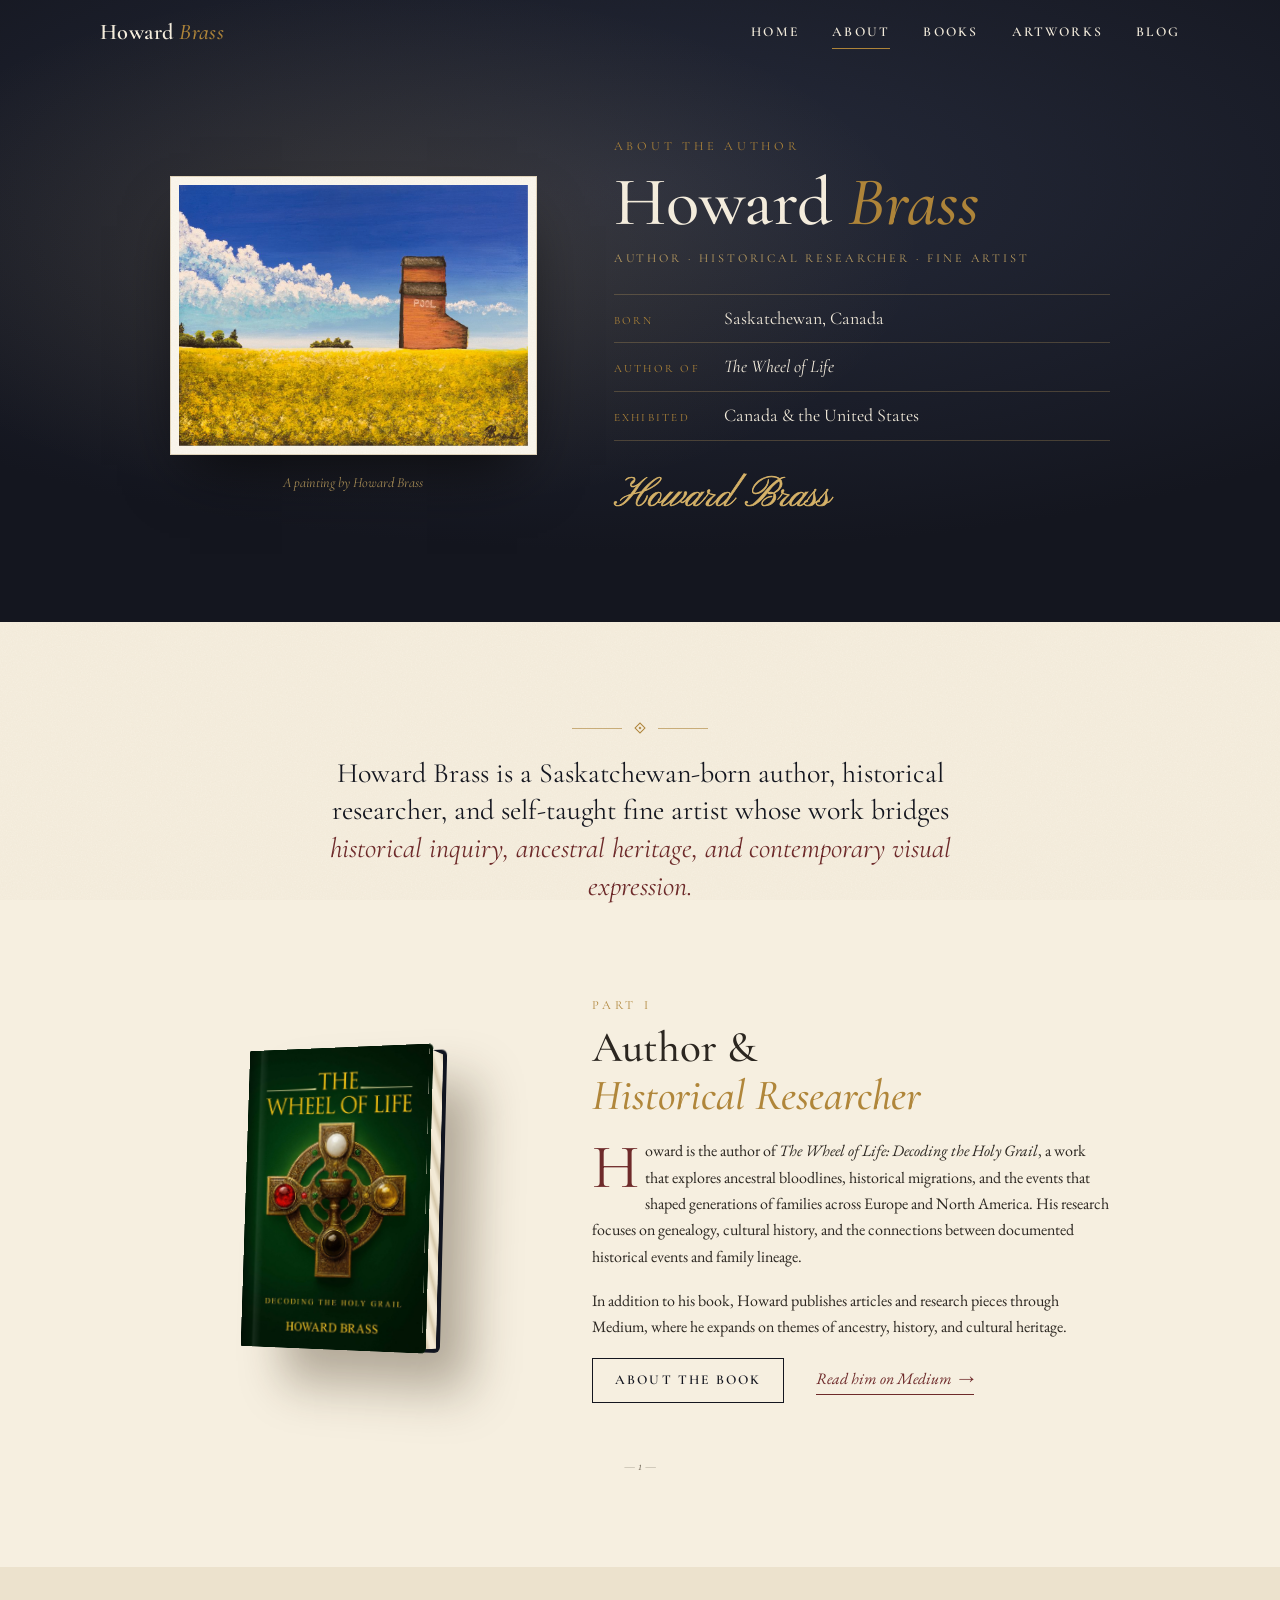
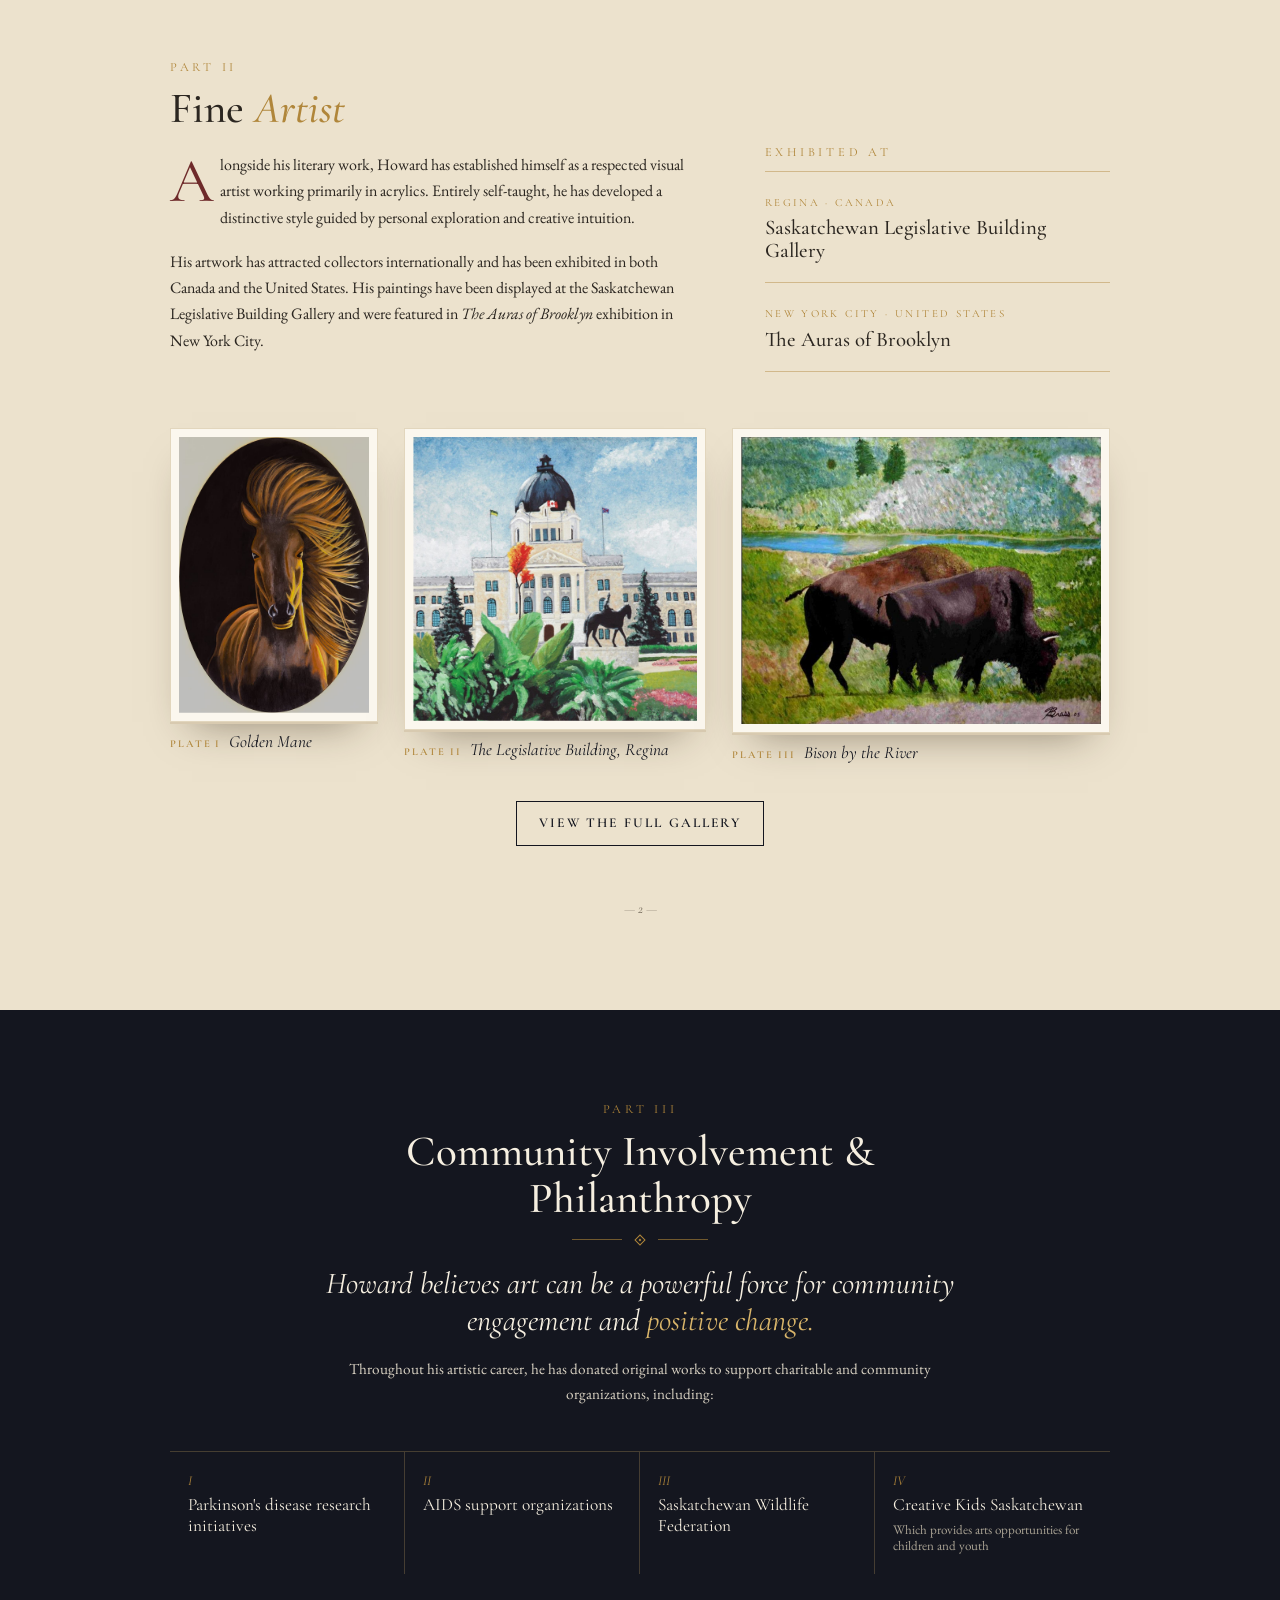
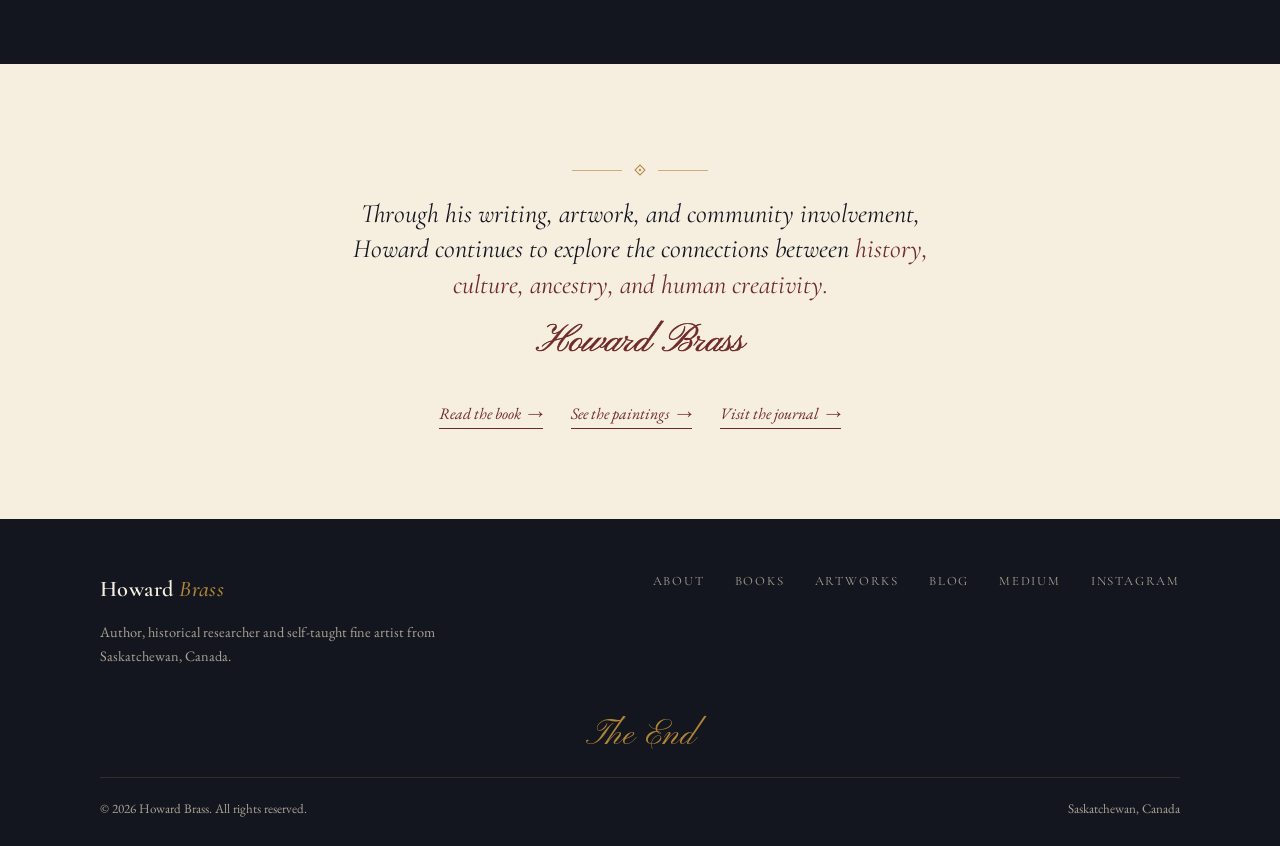
==== commit 00e24367: "Add files via upload" ====
--- a/about.html
+++ b/about.html
@@ -45,10 +45,10 @@
       <div class="wrap ph-grid">
         <!-- Swap this painting for a portrait of Howard once one is supplied -->
         <figure class="frontis">
-          <a href="img/paintings/web/2.jpg" class="plate reveal" data-title="The Pool Elevator" data-plate="Frontispiece">
+          <a href="img/paintings/web/2.jpg" class="plate reveal" data-title="" data-plate="Acrylic">
             <span class="plate-frame"><span class="plate-img"><img src="img/paintings/web/2.jpg" alt="Acrylic painting of a weathered Pool grain elevator standing above a yellow canola field under a deep blue sky" width="1000" height="748"></span></span>
           </a>
-          <figcaption class="reveal" style="--d:.2s">Frontispiece &middot; <i>The Pool Elevator</i>, acrylic by the author</figcaption>
+          <figcaption class="reveal" style="--d:.2s">A painting by Howard Brass</figcaption>
         </figure>
 
         <div class="ph-copy">
@@ -79,19 +79,10 @@
     <section class="section paper-bg chapter about-part" id="author">
       <div class="wrap about-split">
         <div class="book-stage about-book reveal">
-          <!-- Replace .book-cover contents with the real cover image once supplied -->
           <div class="book">
             <div class="book-back"></div>
             <div class="book-pages"></div>
-            <div class="book-cover">
-              <span class="bc-author">Howard Brass</span>
-              <svg viewBox="0 0 100 100" fill="none" stroke="currentColor" stroke-width="1">
-                <circle cx="50" cy="50" r="46"/><circle cx="50" cy="50" r="34"/><circle cx="50" cy="50" r="9"/>
-                <path d="M50 4v92M4 50h92M17.5 17.5l65 65M82.5 17.5l-65 65"/>
-              </svg>
-              <span class="bc-title">The Wheel<br>of Life</span>
-              <span class="bc-sub">Decoding the Holy Grail</span>
-            </div>
+            <div class="book-cover has-img"><img src="img/books/wheel-of-life.jpg" alt="The Wheel of Life: Decoding the Holy Grail by Howard Brass, book cover" width="909" height="1388"></div>
           </div>
         </div>
 
--- a/css/style.css
+++ b/css/style.css
@@ -511,6 +511,7 @@
   line-height: 1.25;
   color: var(--ink);
   margin: 3.6cqi 0 2.2cqi;
+  padding-right: 3cqi; /* clear the bookmark ribbon */
 }
 .hb-text { font-size: max(13px, 1.5cqi); line-height: 1.65; margin-bottom: 2.6cqi; }
 .hb-cta { display: flex; align-items: center; flex-wrap: wrap; gap: 1rem 1.6rem; }
@@ -654,6 +655,11 @@
   box-shadow: inset 0 0 0 10px #4a1a1c, inset 0 0 0 11px rgba(217,181,106,.6);
 }
 .book-cover svg { width: 46%; opacity: .9; }
+/* Real cover artwork */
+.book-cover.has-img { padding: 0; background: #0d3a1f; }
+.book .book-cover.has-img { box-shadow: none; }
+.book-cover.has-img img { position: absolute; inset: 0; width: 100%; height: 100%; object-fit: cover; border-radius: inherit; }
+.book-cover.has-img::after { content: ""; position: absolute; inset: 0; border-radius: inherit; background: linear-gradient(90deg, rgba(0,0,0,.35), transparent 6%, rgba(255,255,255,.08) 7%, transparent 11%); pointer-events: none; }
 .bc-author { font-family: var(--display); letter-spacing: .3em; text-transform: uppercase; font-size: .65rem; }
 .bc-title { font-family: var(--display); font-size: 1.7rem; line-height: 1; }
 .bc-sub { font-family: var(--display); font-style: italic; font-size: .85rem; opacity: .85; margin-top: -8%; }
@@ -914,8 +920,8 @@
   max-width: 940px;
 }
 .frontis { margin: 0; }
-.frontis .plate-frame { transform: rotate(-1.5deg); box-shadow: 0 30px 60px -20px rgba(0,0,0,.7); }
-.frontis .plate:hover .plate-frame { transform: translateY(-6px) rotate(-.8deg); box-shadow: 0 40px 70px -24px rgba(0,0,0,.75); }
+.frontis .plate-frame { box-shadow: 0 30px 60px -20px rgba(0,0,0,.7); }
+.frontis .plate:hover .plate-frame { transform: translateY(-6px); box-shadow: 0 40px 70px -24px rgba(0,0,0,.75); }
 .frontis figcaption {
   margin-top: 16px;
   text-align: center;
@@ -996,12 +1002,73 @@
 /* =========================================================
    Books page
    ========================================================= */
-.books-hero .book-grid { margin-inline: auto; }
-.books-hero .book { width: min(270px, 62vw); }
-.books-hero h1 { font-size: clamp(2.4rem, 5vw, 3.6rem); color: var(--paper); }
-.books-hero h1 em { display: block; font-size: .5em; margin-top: .5rem; color: var(--gold-l); }
-.book-by { margin: .8rem 0 0; font-family: var(--display); font-style: italic; font-size: 1.1rem; color: rgba(217,181,106,.85); }
-.books-hero .lead { font-size: 1.05rem; margin: 1.2rem 0 1.8rem; color: #e8e1d2; max-width: 460px; }
+.shelf-hero h1 { font-size: clamp(2.8rem, 6vw, 4.3rem); color: var(--paper); margin: .1rem 0 0; }
+
+/* Each book brings its own length of shelf, so rows of any size join into one plank */
+.shelf {
+  --cover-w: 180px;
+  --cover-h: 270px;
+  display: flex;
+  flex-wrap: wrap;
+  justify-content: center;
+  row-gap: 48px;
+  list-style: none;
+  margin-top: clamp(44px, 6vw, 64px);
+  margin-bottom: 0;
+  padding: 0;
+}
+.shelf li { position: relative; padding: 0 clamp(36px, 6vw, 70px); }
+.shelf li::before {
+  content: "";
+  position: absolute;
+  left: 0;
+  right: 0;
+  top: var(--cover-h);
+  height: 16px;
+  background:
+    linear-gradient(rgba(217,181,106,.45), rgba(217,181,106,.45)) top / 100% 1px no-repeat,
+    linear-gradient(#4a321d, #2c1d10);
+  box-shadow: 0 22px 30px -12px rgba(0,0,0,.7);
+}
+.shelf-book { display: flex; flex-direction: column; align-items: center; text-align: center; perspective: 900px; }
+.shelf-cover {
+  position: relative;
+  inset: auto;
+  width: var(--cover-w);
+  height: var(--cover-h);
+  padding: 13% 10%;
+  border-radius: 2px 5px 5px 2px;
+  transform: rotateY(-16deg);
+  transform-origin: left bottom;
+  box-shadow:
+    inset 0 0 0 8px #4a1a1c, inset 0 0 0 9px rgba(217,181,106,.6),
+    5px 0 0 -1px #e9dfc8, 6px 0 0 -1px #c9b998,
+    16px 10px 24px -6px rgba(0,0,0,.6);
+  transition: transform .7s var(--ease), box-shadow .7s var(--ease);
+}
+.shelf-cover img { position: absolute; inset: 0; width: 100%; height: 100%; object-fit: cover; border-radius: inherit; }
+.shelf-cover .bc-title { font-size: 1.35rem; }
+.shelf-cover .bc-author { font-size: .58rem; }
+.shelf-cover .bc-sub { font-size: .72rem; }
+.shelf-book:hover .shelf-cover, .shelf-book:focus-visible .shelf-cover { transform: translateY(-12px) rotateY(0); }
+.shelf-label { display: grid; gap: 2px; margin-top: 34px; max-width: calc(var(--cover-w) + 60px); }
+.shelf-label b { font-family: var(--display); font-weight: 500; font-size: 1.2rem; line-height: 1.2; color: var(--paper); }
+.shelf-label i { font-family: var(--display); font-size: .92rem; color: rgba(217,181,106,.8); }
+.shelf-buy {
+  justify-self: center;
+  margin-top: 10px;
+  font-family: var(--display);
+  font-size: .72rem;
+  font-weight: 600;
+  letter-spacing: .2em;
+  text-transform: uppercase;
+  color: var(--gold-l);
+  border-bottom: 1px solid rgba(217,181,106,.4);
+  padding-bottom: 2px;
+  transition: border-color .3s;
+}
+.shelf-book:hover .shelf-buy { border-color: var(--gold-l); }
+.book-cta { margin-top: clamp(32px, 4vw, 44px); }
 
 /* =========================================================
    Blog: the journal list
